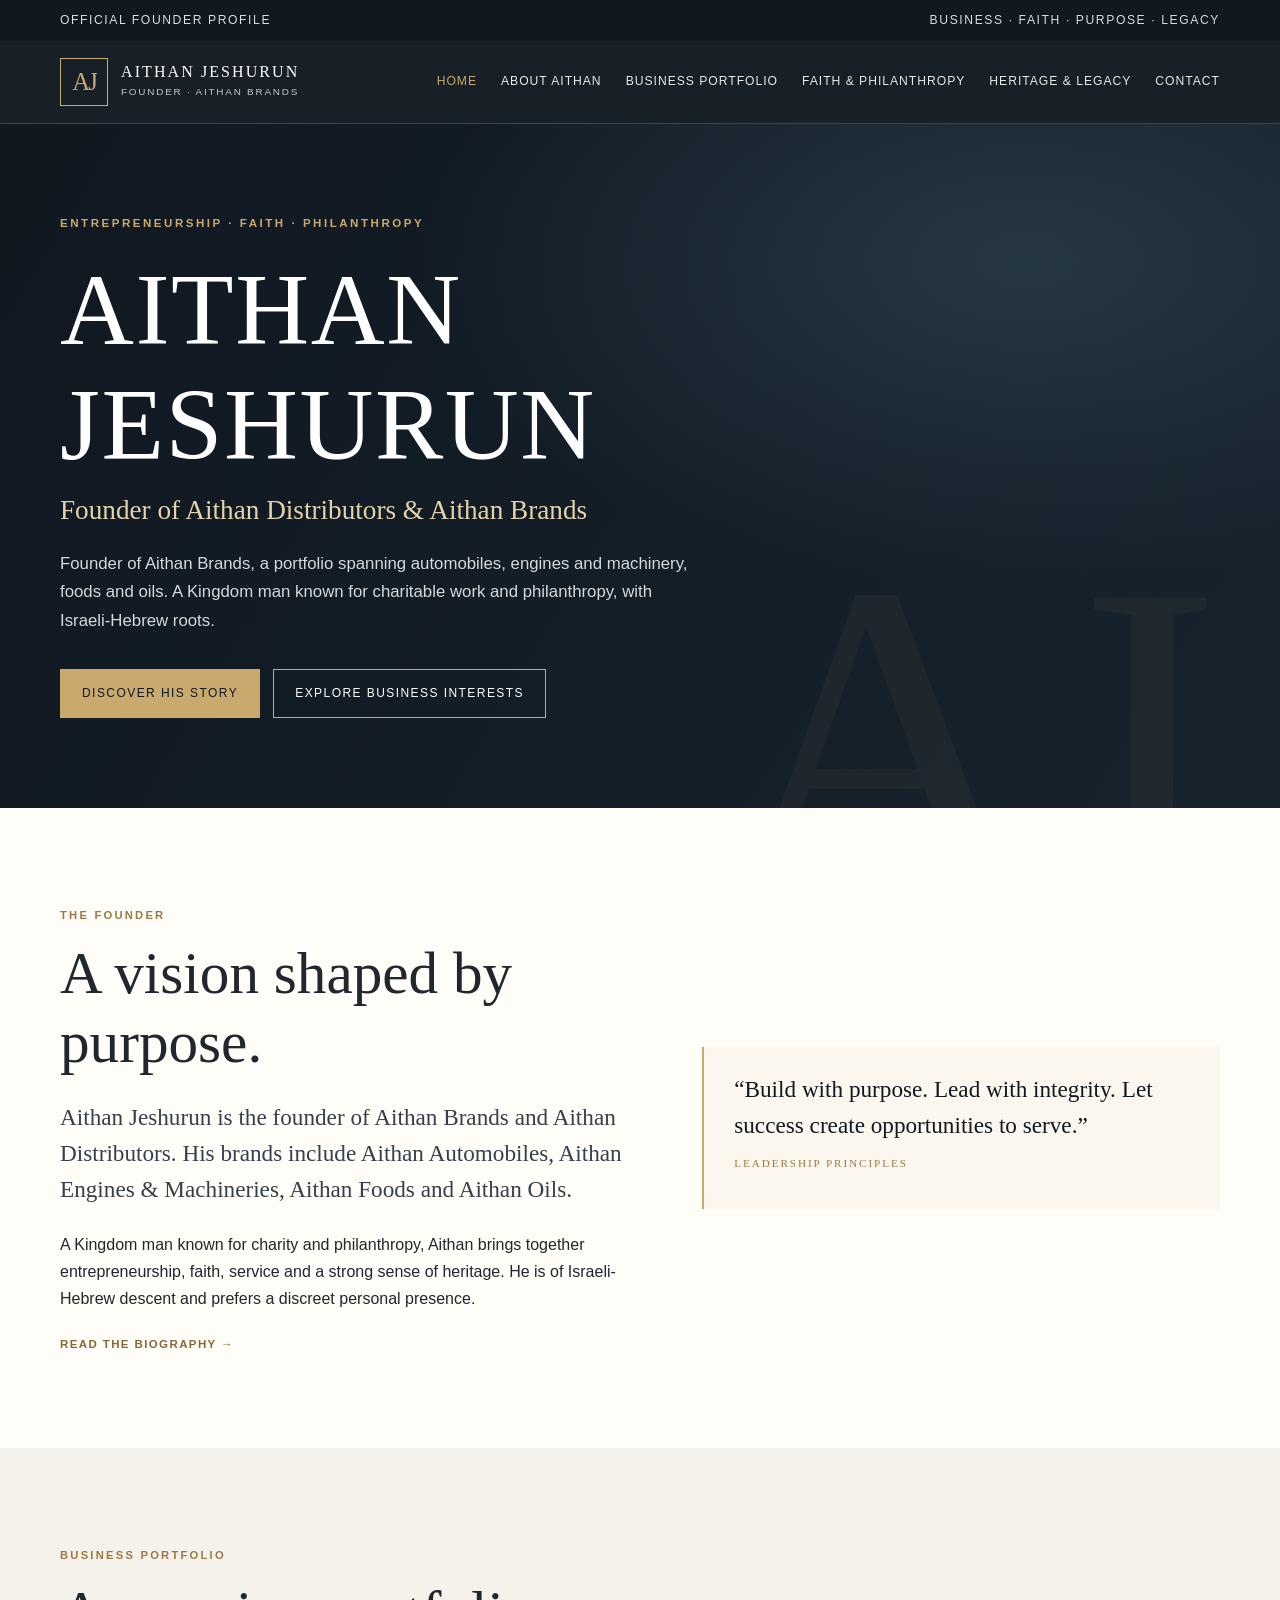
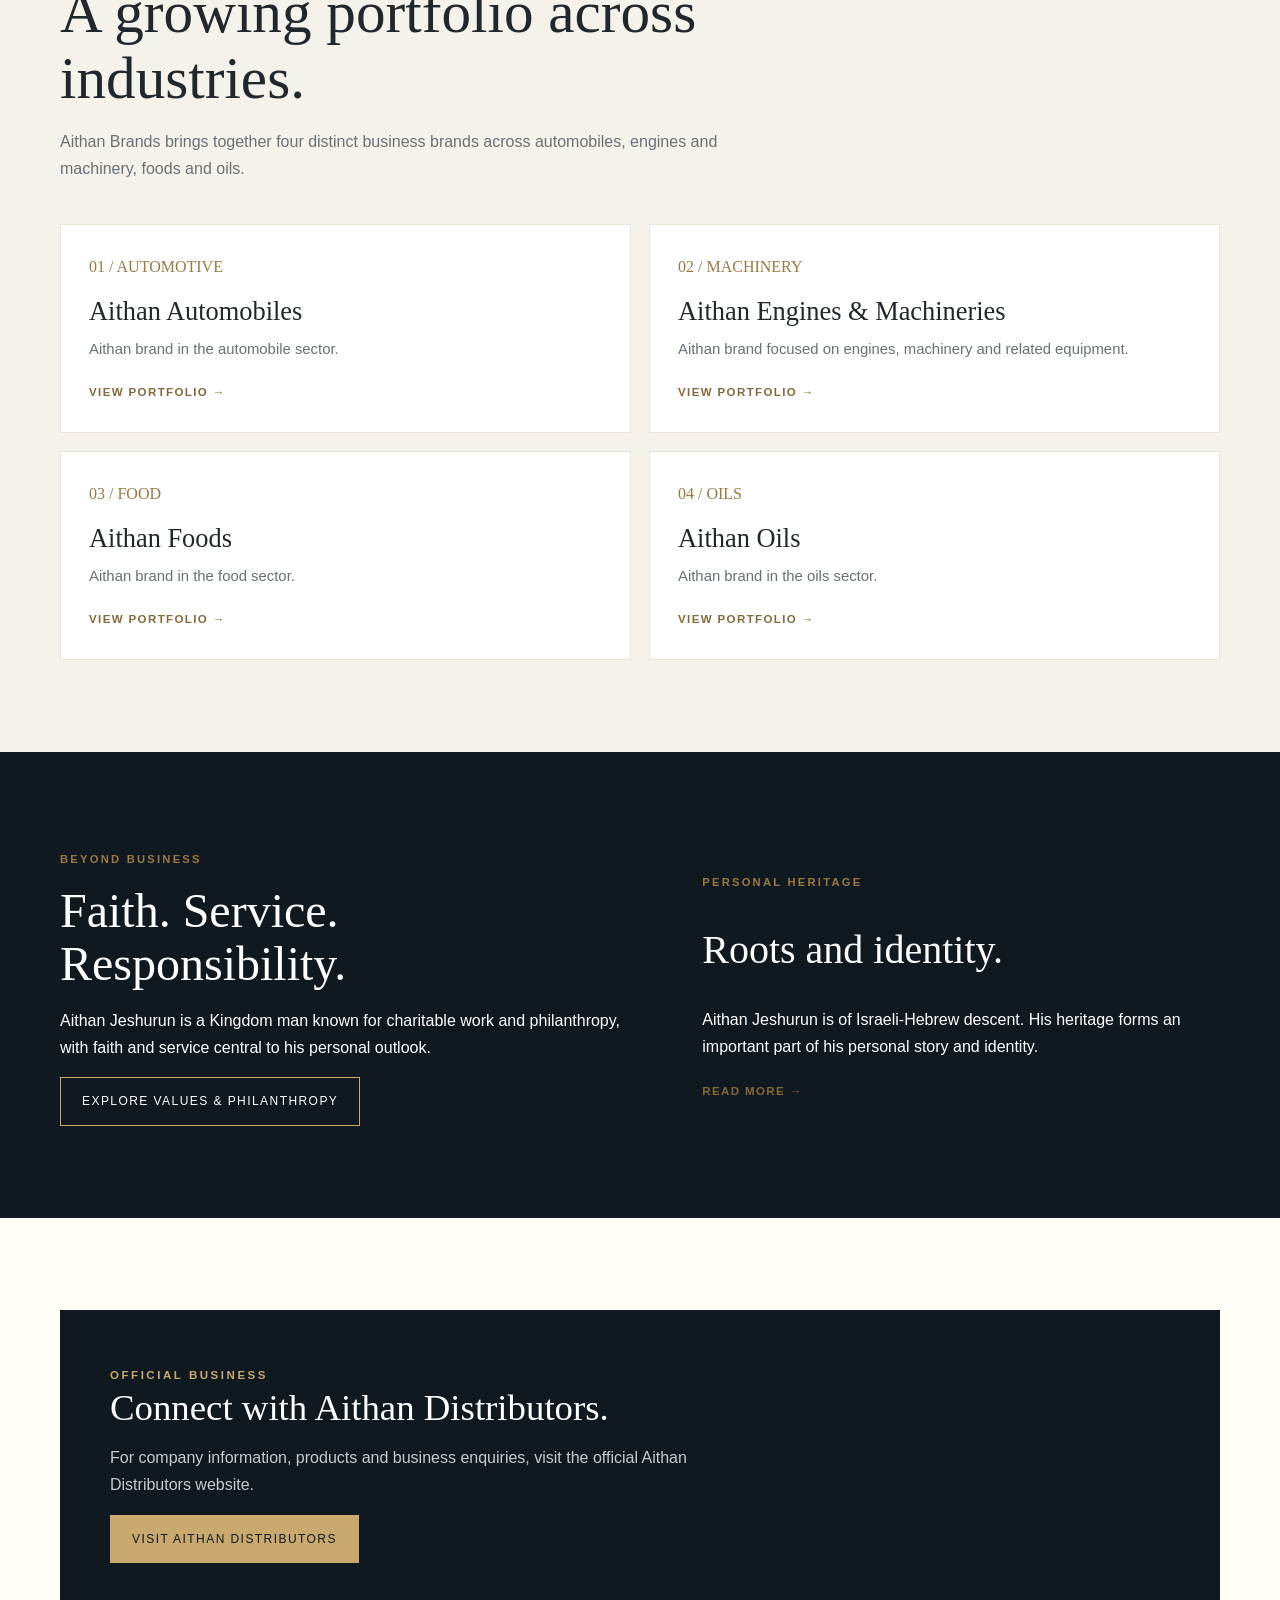
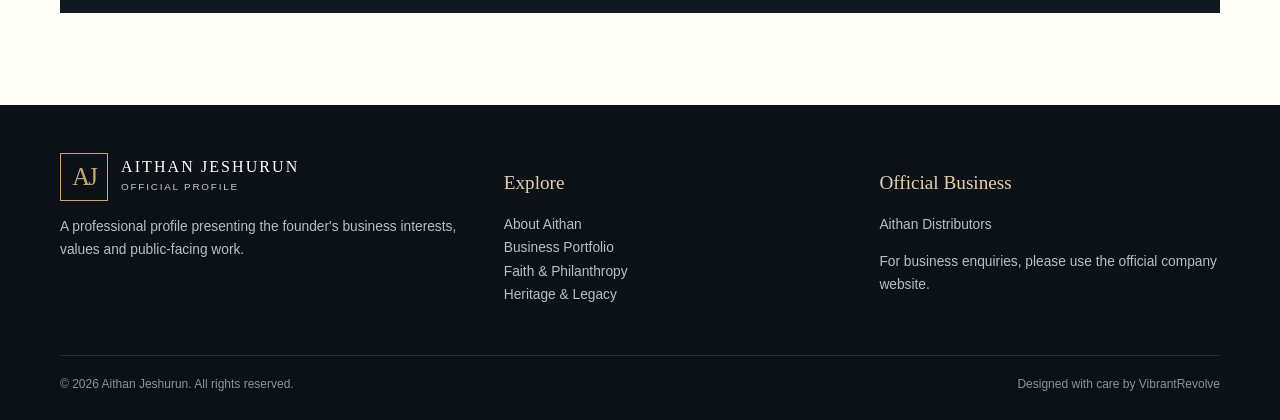
==== index.html @ dcabe472 "first" ====
<!doctype html>
<html lang="en">
<head>
<meta charset="utf-8"><meta name="viewport" content="width=device-width,initial-scale=1">
<title>Official Profile | Aithan Jeshurun</title>
<meta name="description" content="Official profile of Aithan Jeshurun, founder of Aithan Distributors and Aithan Brands.">
<meta name="theme-color" content="#101820">
<link rel="stylesheet" href="assets/style.css">
<script type="application/ld+json">
{"@context":"https://schema.org","@type":"Person","name":"Aithan Jeshurun","jobTitle":"Founder","description":"Founder of Aithan Distributors and Aithan Brands, including Aithan Automobiles, Aithan Engines & Machineries, Aithan Foods and Aithan Oils. A Kingdom man known for charity and philanthropy, of Israeli-Hebrew descent.",
"knowsAbout":["Automobiles","Engines and machinery","Food","Oils","Philanthropy"],"url":"https://profile.aithandistributors.com/","worksFor":{"@type":"Organization","name":"Aithan Distributors","url":"https://aithandistributors.com/"}}
</script>
</head>
<body>
<div class="topbar"><div class="container"><span>Official Founder Profile</span><span>Business · Faith · Purpose · Legacy</span></div></div>
<header><div class="container nav-wrap">
<a class="brand" href="index.html"><span class="monogram">AJ</span><span><strong>AITHAN JESHURUN</strong><small>FOUNDER · AITHAN BRANDS</small></span></a>
<button class="menu-toggle" aria-expanded="false" aria-label="Toggle navigation">MENU</button>
<nav aria-label="Main navigation"><a href="index.html" aria-current="page">Home</a><a href="about.html">About Aithan</a><a href="business.html">Business Portfolio</a><a href="faith.html">Faith & Philanthropy</a><a href="heritage.html">Heritage & Legacy</a><a href="contact.html">Contact</a></nav>
</div></header>

<main>
<section class="hero"><div class="container hero-inner">
<span class="eyebrow">Entrepreneurship · Faith · Philanthropy</span>
<h1>AITHAN<br>JESHURUN</h1>
<h2>Founder of Aithan Distributors &amp; Aithan Brands</h2>
<p>Founder of Aithan Brands, a portfolio spanning automobiles, engines and machinery, foods and oils. A Kingdom man known for charitable work and philanthropy, with Israeli-Hebrew roots.</p>
<div class="actions"><a class="btn primary" href="about.html">Discover His Story</a><a class="btn ghost" href="business.html">Explore Business Interests</a></div>
</div></section>
<section class="section"><div class="container split">
<div><span class="kicker">The Founder</span><h2 style="font:clamp(2.3rem,5vw,3.7rem) var(--serif);margin:12px 0 20px">A vision shaped by purpose.</h2>
<p class="lead">Aithan Jeshurun is the founder of Aithan Brands and Aithan Distributors. His brands include Aithan Automobiles, Aithan Engines & Machineries, Aithan Foods and Aithan Oils.</p>
<p>A Kingdom man known for charity and philanthropy, Aithan brings together entrepreneurship, faith, service and a strong sense of heritage. He is of Israeli-Hebrew descent and prefers a discreet personal presence.</p>
<a class="text-link" href="about.html">Read the biography →</a></div>
<div class="quote-panel">“Build with purpose. Lead with integrity. Let success create opportunities to serve.”<p class="smallcaps">Leadership principles</p></div>
</div></section>
<section class="section soft"><div class="container">
<div class="section-head"><span class="kicker">Business Portfolio</span><h2>A growing portfolio across industries.</h2><p>Aithan Brands brings together four distinct business brands across automobiles, engines and machinery, foods and oils.</p></div>
<div class="cards">
<article class="card"><span class="num">01 / AUTOMOTIVE</span><h3>Aithan Automobiles</h3><p>Aithan brand in the automobile sector.</p><a class="text-link" href="business.html">View portfolio →</a></article>
<article class="card"><span class="num">02 / MACHINERY</span><h3>Aithan Engines &amp; Machineries</h3><p>Aithan brand focused on engines, machinery and related equipment.</p><a class="text-link" href="business.html">View portfolio →</a></article>
<article class="card"><span class="num">03 / FOOD</span><h3>Aithan Foods</h3><p>Aithan brand in the food sector.</p><a class="text-link" href="business.html">View portfolio →</a></article>
<article class="card"><span class="num">04 / OILS</span><h3>Aithan Oils</h3><p>Aithan brand in the oils sector.</p><a class="text-link" href="business.html">View portfolio →</a></article>
</div></div></section>
<section class="section dark"><div class="container split"><div><span class="kicker">Beyond Business</span><h2 style="font-size:3rem;margin:12px 0">Faith. Service. Responsibility.</h2><p>Aithan Jeshurun is a Kingdom man known for charitable work and philanthropy, with faith and service central to his personal outlook.</p><a class="btn ghost" href="faith.html">Explore Values &amp; Philanthropy</a></div><div><span class="kicker">Personal Heritage</span><h2 style="font-size:2.5rem">Roots and identity.</h2><p>Aithan Jeshurun is of Israeli-Hebrew descent. His heritage forms an important part of his personal story and identity.</p><a class="text-link" href="heritage.html">Read more →</a></div></div></section>
<section class="section"><div class="container"><div class="cta"><span class="eyebrow">Official Business</span><h2>Connect with Aithan Distributors.</h2><p>For company information, products and business enquiries, visit the official Aithan Distributors website.</p><a class="btn primary" href="https://aithandistributors.com/" target="_blank" rel="noopener">Visit Aithan Distributors</a></div></div></section>
</main>
<footer><div class="container">
<div class="footer-grid">
<div><a class="brand" href="index.html"><span class="monogram">AJ</span><span><strong>AITHAN JESHURUN</strong><small>OFFICIAL PROFILE</small></span></a><p>A professional profile presenting the founder's business interests, values and public-facing work.</p></div>
<div><h3>Explore</h3><p><a href="about.html">About Aithan</a><br><a href="business.html">Business Portfolio</a><br><a href="faith.html">Faith & Philanthropy</a><br><a href="heritage.html">Heritage & Legacy</a></p></div>
<div><h3>Official Business</h3><p><a href="https://aithandistributors.com/" target="_blank" rel="noopener">Aithan Distributors</a></p><p>For business enquiries, please use the official company website.</p></div>
</div>
<div class="footer-bottom"><span>© <span data-year></span> Aithan Jeshurun. All rights reserved.</span><span>Designed with care by VibrantRevolve</span></div>
</div></footer>
<script src="assets/main.js"></script>
</body></html>
---- assets/style.css ----
:root {
  --navy:#101820; --navy-2:#17232d; --gold:#c9a96e; --gold-light:#e4d2ad;
  --ivory:#f5f2eb; --paper:#fffdf8; --ink:#20272d; --muted:#687078;
  --line:rgba(201,169,110,.28); --serif:Georgia,"Times New Roman",serif;
  --sans:Arial,Helvetica,sans-serif; --max:1160px;
}
*{box-sizing:border-box}
html{scroll-behavior:smooth}
body{margin:0;background:var(--paper);color:var(--ink);font-family:var(--sans);line-height:1.7}
a{color:inherit;text-decoration:none}
a:hover{color:var(--gold)}
img{max-width:100%}
.container{width:min(var(--max),calc(100% - 44px));margin:auto}
.topbar{background:var(--navy);color:#d9dce0;font-size:.76rem;letter-spacing:.13em;text-transform:uppercase}
.topbar .container{display:flex;justify-content:space-between;gap:20px;padding:10px 0}
header{position:sticky;top:0;z-index:20;background:rgba(16,24,32,.97);backdrop-filter:blur(12px);border-bottom:1px solid var(--line)}
.nav-wrap{min-height:82px;display:flex;align-items:center;justify-content:space-between;gap:28px}
.brand{display:flex;align-items:center;gap:13px;color:white}
.monogram{width:48px;height:48px;border:1px solid var(--gold);display:grid;place-items:center;color:var(--gold);font:1.55rem var(--serif);letter-spacing:-.08em}
.brand strong{display:block;font:1rem var(--serif);letter-spacing:.13em}
.brand small{display:block;color:#c4c9cd;font-size:.62rem;letter-spacing:.18em;margin-top:3px}
nav{display:flex;align-items:center;gap:24px}
nav a{color:#e9e9e7;font-size:.76rem;letter-spacing:.08em;text-transform:uppercase}
nav a[aria-current="page"]{color:var(--gold)}
.menu-toggle{display:none;background:none;border:1px solid var(--line);color:white;padding:9px 12px}
.hero{background:radial-gradient(ellipse at 80% 20%,#263744 0%,transparent 42%),linear-gradient(120deg,#101820,#17232d);color:white;position:relative;overflow:hidden}
.hero:after{content:"AJ";position:absolute;right:5%;bottom:-.35em;font:clamp(16rem,35vw,31rem)/1 var(--serif);color:rgba(201,169,110,.055);pointer-events:none}
.hero-inner{position:relative;z-index:1;min-height:590px;display:flex;flex-direction:column;justify-content:center;align-items:flex-start;padding:90px 0}
.eyebrow{color:var(--gold);font-size:.72rem;font-weight:bold;letter-spacing:.22em;text-transform:uppercase}
h1,h2,h3{font-family:var(--serif);font-weight:400;line-height:1.12}
h1{font-size:clamp(3.2rem,8vw,6.5rem);letter-spacing:.015em;margin:20px 0 12px;max-width:900px}
.hero h2{font:clamp(1.15rem,2.4vw,1.7rem) var(--serif);color:var(--gold-light);margin:0}
.hero p{max-width:630px;color:#d5d9dc;font-size:1.05rem;margin:24px 0 34px}
.actions{display:flex;gap:13px;flex-wrap:wrap}
.btn{display:inline-flex;align-items:center;justify-content:center;padding:13px 21px;border:1px solid var(--gold);font-size:.75rem;letter-spacing:.12em;text-transform:uppercase;transition:.2s}
.btn.primary{background:var(--gold);color:var(--navy)}
.btn:hover{transform:translateY(-2px);background:var(--gold-light);color:var(--navy)}
.btn.ghost{color:white}
.section{padding:92px 0}
.section.soft{background:var(--ivory)}
.section.dark{background:var(--navy);color:white}
.section-head{max-width:700px;margin-bottom:42px}
.section-head h2{font-size:clamp(2.3rem,5vw,3.7rem);margin:12px 0 16px}
.section-head p{color:var(--muted);margin:0}
.dark .section-head p{color:#c3c9cd}
.kicker{font-size:.7rem;letter-spacing:.2em;text-transform:uppercase;color:#9a7944;font-weight:bold}
.lead{font:1.45rem/1.55 var(--serif);color:#35404a}
.split{display:grid;grid-template-columns:1.05fr .95fr;gap:70px;align-items:center}
.quote-panel{border-left:2px solid var(--gold);padding:25px 30px;background:rgba(201,169,110,.08);font:1.45rem/1.55 var(--serif);color:var(--navy)}
.cards{display:grid;grid-template-columns:repeat(2,1fr);gap:18px}
.card{background:white;border:1px solid #e9e4d9;padding:28px;min-height:205px;transition:.25s}
.card:hover{transform:translateY(-4px);box-shadow:0 18px 40px rgba(16,24,32,.08);border-color:var(--gold)}
.card .num{color:#9a7944;font:1rem var(--serif)}
.card h3{font-size:1.65rem;margin:17px 0 10px}
.card p{color:var(--muted);font-size:.93rem;margin:0 0 15px}
.text-link{font-size:.72rem;letter-spacing:.12em;text-transform:uppercase;color:#87683a;font-weight:bold}
.page-hero{background:linear-gradient(120deg,#101820,#1b2a35);color:white;padding:90px 0 82px}
.page-hero h1{font-size:clamp(2.8rem,7vw,5.2rem);margin:15px 0}
.page-hero p{max-width:680px;color:#d4d9dc;font-size:1.04rem}
.prose{max-width:820px}
.prose h2{font-size:2.15rem;margin:42px 0 14px}
.prose h3{font-size:1.45rem;margin:28px 0 8px}
.prose p,.prose li{color:#515b63}
.prose ul{padding-left:22px}
.values{display:grid;grid-template-columns:repeat(3,1fr);gap:1px;background:var(--line);border:1px solid var(--line)}
.value{background:var(--navy);padding:30px;color:white}
.value h3{font-size:1.5rem;color:var(--gold-light);margin:0 0 10px}
.value p{font-size:.9rem;color:#c5cbd0;margin:0}
.note{border:1px solid var(--line);background:#fbf8f1;padding:18px 20px;color:#626a70;font-size:.85rem}
.cta{background:var(--navy);color:white;padding:50px}
.cta h2{font-size:2.3rem;margin:0 0 12px}
.cta p{color:#c6cdd1;max-width:650px}
footer{background:#0b1117;color:#d6dadd;padding:48px 0 25px}
.footer-grid{display:grid;grid-template-columns:1.2fr 1fr 1fr;gap:35px}
footer h3{font-size:1.2rem;color:var(--gold-light)}
footer p,footer a{font-size:.86rem;color:#b8c0c5}
.footer-bottom{border-top:1px solid rgba(255,255,255,.12);margin-top:35px;padding-top:18px;display:flex;justify-content:space-between;gap:20px;color:#89939a;font-size:.75rem}
.smallcaps{font-size:.7rem;letter-spacing:.17em;text-transform:uppercase;color:#9a7944}
@media(max-width:850px){
 nav{display:none;position:absolute;top:82px;left:0;right:0;background:var(--navy);padding:22px;flex-direction:column;align-items:flex-start;border-bottom:1px solid var(--line)}
 nav.open{display:flex}.menu-toggle{display:block}
 .split{grid-template-columns:1fr;gap:30px}.footer-grid{grid-template-columns:1fr 1fr}
 .hero-inner{min-height:530px}.section{padding:70px 0}
}
@media(max-width:560px){
 .container{width:min(var(--max),calc(100% - 32px))}
 .topbar .container{font-size:.62rem}
 .cards,.values,.footer-grid{grid-template-columns:1fr}
 .hero-inner{min-height:500px;padding:70px 0}
 .section{padding:58px 0}.cta{padding:32px 24px}
 .footer-bottom{flex-direction:column}
}
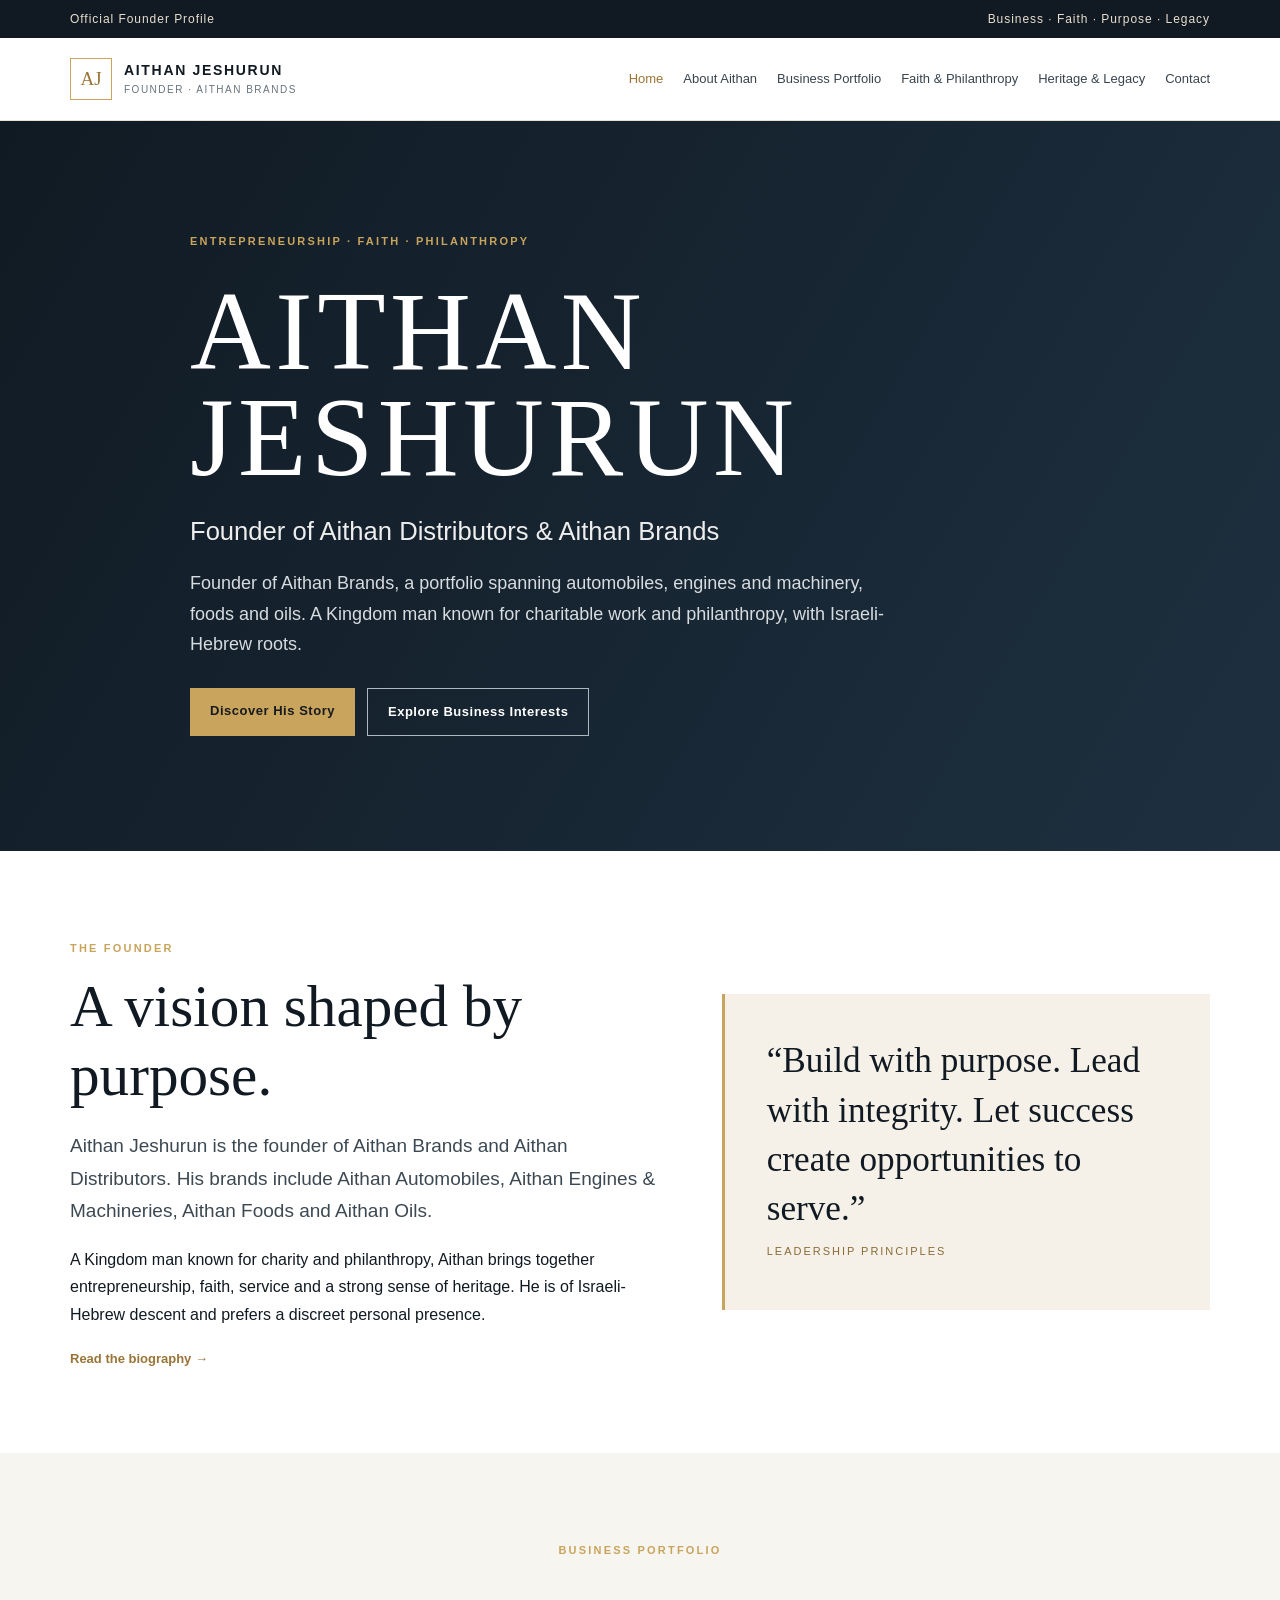
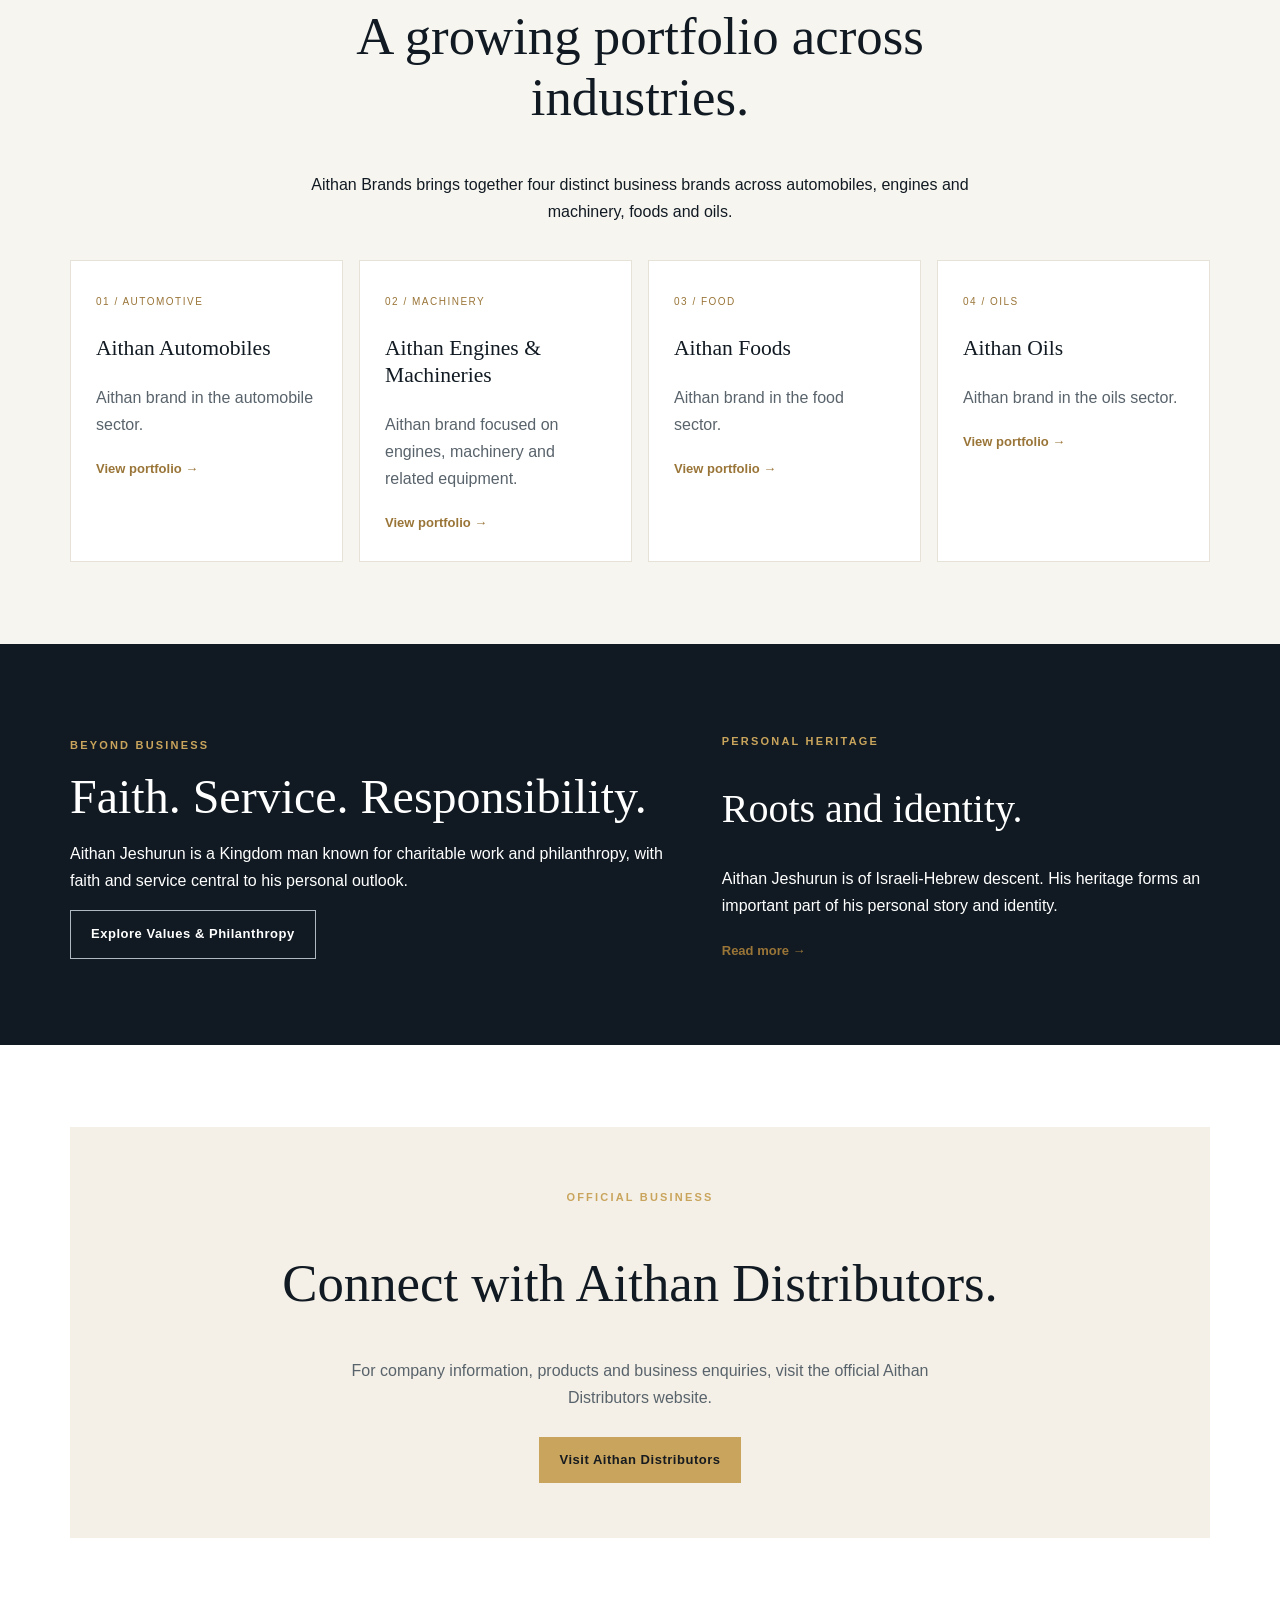
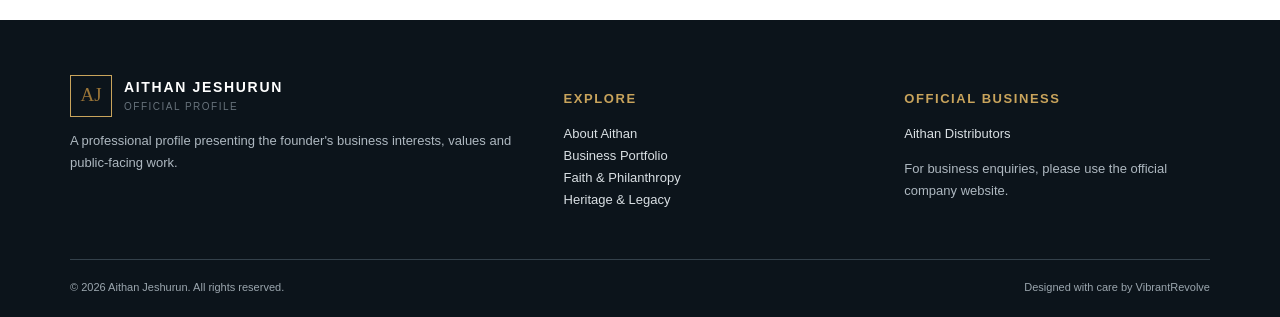
==== commit ada55c7f: "first" ====
--- a/index.html
+++ b/index.html
@@ -2,14 +2,22 @@
 <html lang="en">
 <head>
 <meta charset="utf-8"><meta name="viewport" content="width=device-width,initial-scale=1">
-<title>Official Profile | Aithan Jeshurun</title>
-<meta name="description" content="Official profile of Aithan Jeshurun, founder of Aithan Distributors and Aithan Brands.">
+<title>Aithan Jeshurun | Official Profile, Founder of Aithan Brands</title>
+<meta name="description" content="Official profile of Aithan Jeshurun, founder of Aithan Brands and Aithan Distributors. Explore his biography, business portfolio, values and philanthropic interests.">
 <meta name="theme-color" content="#101820">
 <link rel="stylesheet" href="assets/style.css">
-<script type="application/ld+json">
-{"@context":"https://schema.org","@type":"Person","name":"Aithan Jeshurun","jobTitle":"Founder","description":"Founder of Aithan Distributors and Aithan Brands, including Aithan Automobiles, Aithan Engines & Machineries, Aithan Foods and Aithan Oils. A Kingdom man known for charity and philanthropy, of Israeli-Hebrew descent.",
-"knowsAbout":["Automobiles","Engines and machinery","Food","Oils","Philanthropy"],"url":"https://profile.aithandistributors.com/","worksFor":{"@type":"Organization","name":"Aithan Distributors","url":"https://aithandistributors.com/"}}
-</script>
+<link rel="canonical" href="https://profile.aithandistributors.com/">
+<meta name="robots" content="index,follow,max-image-preview:large,max-snippet:-1,max-video-preview:-1">
+<meta property="og:type" content="profile">
+<meta property="og:site_name" content="Aithan Jeshurun | Official Profile">
+<meta property="og:title" content="Aithan Jeshurun | Official Profile, Founder of Aithan Brands">
+<meta property="og:description" content="Official profile of Aithan Jeshurun, founder of Aithan Brands and Aithan Distributors.">
+<meta property="og:url" content="https://profile.aithandistributors.com/">
+<meta name="twitter:card" content="summary">
+<meta name="twitter:title" content="Aithan Jeshurun | Official Profile, Founder of Aithan Brands">
+<meta name="twitter:description" content="Official profile of Aithan Jeshurun, founder of Aithan Brands and Aithan Distributors.">
+
+<script type="application/ld+json">{"@context":"https://schema.org","@graph":[{"@type":"Person","@id":"https://profile.aithandistributors.com/#person","name":"Aithan Jeshurun","url":"https://profile.aithandistributors.com/","description":"Public profile of Aithan Jeshurun, founder of Aithan Brands and Aithan Distributors.","jobTitle":"Founder","worksFor":{"@id":"https://aithandistributors.com/#organization"},"knowsAbout":["Entrepreneurship","Automobiles","Engines and machinery","Food","Oils","Philanthropy"]},{"@type":"Organization","@id":"https://aithandistributors.com/#organization","name":"Aithan Distributors","url":"https://aithandistributors.com/","founder":{"@id":"https://profile.aithandistributors.com/#person"}},{"@type":"WebSite","@id":"https://profile.aithandistributors.com/#website","url":"https://profile.aithandistributors.com/","name":"Aithan Jeshurun | Official Profile","publisher":{"@id":"https://profile.aithandistributors.com/#person"},"inLanguage":"en"},{"@type":"WebPage","@id":"https://profile.aithandistributors.com/#webpage","url":"https://profile.aithandistributors.com/","name":"Aithan Jeshurun | Official Profile, Founder of Aithan Brands","description":"Official profile of Aithan Jeshurun, founder of Aithan Brands and Aithan Distributors. Explore his biography, business portfolio, values and philanthropic interests.","isPartOf":{"@id":"https://profile.aithandistributors.com/#website"},"about":{"@id":"https://profile.aithandistributors.com/#person"},"inLanguage":"en"}]}</script>
 </head>
 <body>
 <div class="topbar"><div class="container"><span>Official Founder Profile</span><span>Business · Faith · Purpose · Legacy</span></div></div>
--- a/assets/style.css
+++ b/assets/style.css
@@ -1,92 +1,2 @@
-:root {
-  --navy:#101820; --navy-2:#17232d; --gold:#c9a96e; --gold-light:#e4d2ad;
-  --ivory:#f5f2eb; --paper:#fffdf8; --ink:#20272d; --muted:#687078;
-  --line:rgba(201,169,110,.28); --serif:Georgia,"Times New Roman",serif;
-  --sans:Arial,Helvetica,sans-serif; --max:1160px;
-}
-*{box-sizing:border-box}
-html{scroll-behavior:smooth}
-body{margin:0;background:var(--paper);color:var(--ink);font-family:var(--sans);line-height:1.7}
-a{color:inherit;text-decoration:none}
-a:hover{color:var(--gold)}
-img{max-width:100%}
-.container{width:min(var(--max),calc(100% - 44px));margin:auto}
-.topbar{background:var(--navy);color:#d9dce0;font-size:.76rem;letter-spacing:.13em;text-transform:uppercase}
-.topbar .container{display:flex;justify-content:space-between;gap:20px;padding:10px 0}
-header{position:sticky;top:0;z-index:20;background:rgba(16,24,32,.97);backdrop-filter:blur(12px);border-bottom:1px solid var(--line)}
-.nav-wrap{min-height:82px;display:flex;align-items:center;justify-content:space-between;gap:28px}
-.brand{display:flex;align-items:center;gap:13px;color:white}
-.monogram{width:48px;height:48px;border:1px solid var(--gold);display:grid;place-items:center;color:var(--gold);font:1.55rem var(--serif);letter-spacing:-.08em}
-.brand strong{display:block;font:1rem var(--serif);letter-spacing:.13em}
-.brand small{display:block;color:#c4c9cd;font-size:.62rem;letter-spacing:.18em;margin-top:3px}
-nav{display:flex;align-items:center;gap:24px}
-nav a{color:#e9e9e7;font-size:.76rem;letter-spacing:.08em;text-transform:uppercase}
-nav a[aria-current="page"]{color:var(--gold)}
-.menu-toggle{display:none;background:none;border:1px solid var(--line);color:white;padding:9px 12px}
-.hero{background:radial-gradient(ellipse at 80% 20%,#263744 0%,transparent 42%),linear-gradient(120deg,#101820,#17232d);color:white;position:relative;overflow:hidden}
-.hero:after{content:"AJ";position:absolute;right:5%;bottom:-.35em;font:clamp(16rem,35vw,31rem)/1 var(--serif);color:rgba(201,169,110,.055);pointer-events:none}
-.hero-inner{position:relative;z-index:1;min-height:590px;display:flex;flex-direction:column;justify-content:center;align-items:flex-start;padding:90px 0}
-.eyebrow{color:var(--gold);font-size:.72rem;font-weight:bold;letter-spacing:.22em;text-transform:uppercase}
-h1,h2,h3{font-family:var(--serif);font-weight:400;line-height:1.12}
-h1{font-size:clamp(3.2rem,8vw,6.5rem);letter-spacing:.015em;margin:20px 0 12px;max-width:900px}
-.hero h2{font:clamp(1.15rem,2.4vw,1.7rem) var(--serif);color:var(--gold-light);margin:0}
-.hero p{max-width:630px;color:#d5d9dc;font-size:1.05rem;margin:24px 0 34px}
-.actions{display:flex;gap:13px;flex-wrap:wrap}
-.btn{display:inline-flex;align-items:center;justify-content:center;padding:13px 21px;border:1px solid var(--gold);font-size:.75rem;letter-spacing:.12em;text-transform:uppercase;transition:.2s}
-.btn.primary{background:var(--gold);color:var(--navy)}
-.btn:hover{transform:translateY(-2px);background:var(--gold-light);color:var(--navy)}
-.btn.ghost{color:white}
-.section{padding:92px 0}
-.section.soft{background:var(--ivory)}
-.section.dark{background:var(--navy);color:white}
-.section-head{max-width:700px;margin-bottom:42px}
-.section-head h2{font-size:clamp(2.3rem,5vw,3.7rem);margin:12px 0 16px}
-.section-head p{color:var(--muted);margin:0}
-.dark .section-head p{color:#c3c9cd}
-.kicker{font-size:.7rem;letter-spacing:.2em;text-transform:uppercase;color:#9a7944;font-weight:bold}
-.lead{font:1.45rem/1.55 var(--serif);color:#35404a}
-.split{display:grid;grid-template-columns:1.05fr .95fr;gap:70px;align-items:center}
-.quote-panel{border-left:2px solid var(--gold);padding:25px 30px;background:rgba(201,169,110,.08);font:1.45rem/1.55 var(--serif);color:var(--navy)}
-.cards{display:grid;grid-template-columns:repeat(2,1fr);gap:18px}
-.card{background:white;border:1px solid #e9e4d9;padding:28px;min-height:205px;transition:.25s}
-.card:hover{transform:translateY(-4px);box-shadow:0 18px 40px rgba(16,24,32,.08);border-color:var(--gold)}
-.card .num{color:#9a7944;font:1rem var(--serif)}
-.card h3{font-size:1.65rem;margin:17px 0 10px}
-.card p{color:var(--muted);font-size:.93rem;margin:0 0 15px}
-.text-link{font-size:.72rem;letter-spacing:.12em;text-transform:uppercase;color:#87683a;font-weight:bold}
-.page-hero{background:linear-gradient(120deg,#101820,#1b2a35);color:white;padding:90px 0 82px}
-.page-hero h1{font-size:clamp(2.8rem,7vw,5.2rem);margin:15px 0}
-.page-hero p{max-width:680px;color:#d4d9dc;font-size:1.04rem}
-.prose{max-width:820px}
-.prose h2{font-size:2.15rem;margin:42px 0 14px}
-.prose h3{font-size:1.45rem;margin:28px 0 8px}
-.prose p,.prose li{color:#515b63}
-.prose ul{padding-left:22px}
-.values{display:grid;grid-template-columns:repeat(3,1fr);gap:1px;background:var(--line);border:1px solid var(--line)}
-.value{background:var(--navy);padding:30px;color:white}
-.value h3{font-size:1.5rem;color:var(--gold-light);margin:0 0 10px}
-.value p{font-size:.9rem;color:#c5cbd0;margin:0}
-.note{border:1px solid var(--line);background:#fbf8f1;padding:18px 20px;color:#626a70;font-size:.85rem}
-.cta{background:var(--navy);color:white;padding:50px}
-.cta h2{font-size:2.3rem;margin:0 0 12px}
-.cta p{color:#c6cdd1;max-width:650px}
-footer{background:#0b1117;color:#d6dadd;padding:48px 0 25px}
-.footer-grid{display:grid;grid-template-columns:1.2fr 1fr 1fr;gap:35px}
-footer h3{font-size:1.2rem;color:var(--gold-light)}
-footer p,footer a{font-size:.86rem;color:#b8c0c5}
-.footer-bottom{border-top:1px solid rgba(255,255,255,.12);margin-top:35px;padding-top:18px;display:flex;justify-content:space-between;gap:20px;color:#89939a;font-size:.75rem}
-.smallcaps{font-size:.7rem;letter-spacing:.17em;text-transform:uppercase;color:#9a7944}
-@media(max-width:850px){
- nav{display:none;position:absolute;top:82px;left:0;right:0;background:var(--navy);padding:22px;flex-direction:column;align-items:flex-start;border-bottom:1px solid var(--line)}
- nav.open{display:flex}.menu-toggle{display:block}
- .split{grid-template-columns:1fr;gap:30px}.footer-grid{grid-template-columns:1fr 1fr}
- .hero-inner{min-height:530px}.section{padding:70px 0}
-}
-@media(max-width:560px){
- .container{width:min(var(--max),calc(100% - 32px))}
- .topbar .container{font-size:.62rem}
- .cards,.values,.footer-grid{grid-template-columns:1fr}
- .hero-inner{min-height:500px;padding:70px 0}
- .section{padding:58px 0}.cta{padding:32px 24px}
- .footer-bottom{flex-direction:column}
-}
+:root{--ink:#111a22;--navy:#142331;--gold:#c9a45c;--cream:#f7f5f0;--muted:#68737c;--line:#e7e2d8;--white:#fff;--serif:Georgia,"Times New Roman",serif}
+*{box-sizing:border-box}html{scroll-behavior:smooth}body{margin:0;color:var(--ink);font:16px/1.7 Inter,Arial,sans-serif;background:#fff}a{color:inherit}img{max-width:100%;height:auto}.container{width:min(1140px,calc(100% - 40px));margin:auto}.topbar{background:var(--ink);color:#e8dfcf;font-size:12px;letter-spacing:.08em}.topbar .container{display:flex;justify-content:space-between;padding:9px 0;gap:12px}header{background:#fff;border-bottom:1px solid var(--line);position:sticky;top:0;z-index:20}.nav-wrap{min-height:82px;display:flex;align-items:center;justify-content:space-between;gap:25px}.brand{display:flex;align-items:center;gap:12px;text-decoration:none;line-height:1.2}.brand strong{display:block;letter-spacing:.12em;font-size:14px}.brand small{display:block;color:var(--muted);font-size:10px;letter-spacing:.15em;margin-top:5px}.monogram{width:42px;height:42px;border:1px solid var(--gold);display:grid;place-items:center;color:#9a7538;font-family:var(--serif);font-size:19px}nav{display:flex;align-items:center;gap:20px}nav a{text-decoration:none;font-size:13px;color:#39444d}nav a:hover,nav a[aria-current=page]{color:#9b7436}.menu-toggle{display:none;background:transparent;border:1px solid var(--line);padding:8px 12px}.hero,.page-hero{background:linear-gradient(120deg,#101a23,#1e3040);color:#fff}.hero{padding:105px 0 115px}.hero-inner{max-width:900px}.eyebrow,.kicker{font-size:11px;text-transform:uppercase;letter-spacing:.2em;color:var(--gold);font-weight:700}.hero h1{font:clamp(3.5rem,10vw,7rem)/.95 var(--serif);letter-spacing:.04em;margin:24px 0}.hero h2{font:clamp(1.1rem,2.5vw,1.6rem)/1.4 Arial,sans-serif;color:#eee;margin:0 0 18px}.hero p{max-width:700px;color:#d7dce0;font-size:18px}.actions{display:flex;gap:12px;flex-wrap:wrap;margin-top:28px}.btn{display:inline-block;text-decoration:none;padding:12px 20px;font-size:13px;font-weight:700;letter-spacing:.04em}.btn.primary{background:var(--gold);color:#171b20}.btn.ghost{border:1px solid #aeb8c0;color:#fff}.section{padding:82px 0}.section.soft{background:var(--cream)}.section.dark{background:var(--ink);color:#fff}.split{display:grid;grid-template-columns:1.1fr .9fr;gap:55px;align-items:center}.section h2,.cta h2{font:clamp(2rem,5vw,3.3rem)/1.15 var(--serif)}.lead{font-size:19px;color:#3d4952}.quote-panel{padding:42px;background:#f5f1e8;border-left:3px solid var(--gold);font:clamp(1.5rem,3vw,2.2rem)/1.4 var(--serif)}.smallcaps{font:11px Arial,sans-serif;letter-spacing:.18em;text-transform:uppercase;color:#8a6b37}.section-head{text-align:center;max-width:720px;margin:0 auto 35px}.cards{display:grid;grid-template-columns:repeat(4,1fr);gap:16px}.card{background:#fff;padding:25px;border:1px solid var(--line)}.card h3{font:1.35rem/1.25 var(--serif)}.card p,.prose p{color:#59636b}.num{font-size:10px;color:#9a7538;letter-spacing:.15em}.text-link{color:#9a7538;text-decoration:none;font-weight:700;font-size:13px}.cta{background:#f4f0e7;text-align:center;padding:55px 30px}.cta p{max-width:650px;margin:0 auto 25px;color:#59636b}.page-hero{padding:70px 0}.page-hero h1{font:clamp(2.7rem,7vw,5rem)/1.05 var(--serif);margin:15px 0}.page-hero p{max-width:700px;color:#d7dce0;font-size:17px}.prose{max-width:820px}.prose h2{font:2rem/1.2 var(--serif);margin:38px 0 12px}.prose .note{background:#f8f4ea;border-left:3px solid var(--gold);padding:16px 20px;color:#5d6266;font-size:14px;margin-top:28px}.values{display:grid;grid-template-columns:repeat(3,1fr);gap:15px}.value{padding:22px;background:#f6f3ed}.value h3{font-family:var(--serif)}footer{background:#0c141b;color:#d9dfe3;padding:55px 0 20px}footer .brand{color:#fff}footer p{font-size:13px;color:#aeb8c0}.footer-grid{display:grid;grid-template-columns:1.5fr 1fr 1fr;gap:35px}.footer-grid h3{font-size:13px;color:var(--gold);letter-spacing:.12em;text-transform:uppercase}.footer-grid a:not(.brand){color:#d9dfe3;text-decoration:none}.footer-bottom{border-top:1px solid #34414b;margin-top:35px;padding-top:18px;display:flex;justify-content:space-between;gap:12px;color:#9ba6ae;font-size:11px}@media(max-width:900px){nav{gap:11px}nav a{font-size:12px}.cards{grid-template-columns:repeat(2,1fr)}}@media(max-width:700px){.topbar .container{font-size:10px}.nav-wrap{min-height:70px}.menu-toggle{display:block}nav{display:none;position:absolute;left:0;right:0;top:70px;background:#fff;padding:15px 22px 22px;border-bottom:1px solid var(--line);flex-direction:column;align-items:flex-start}nav.open{display:flex}nav a{font-size:14px}.hero{padding:75px 0}.section{padding:60px 0}.split,.footer-grid{grid-template-columns:1fr;gap:25px}.cards{grid-template-columns:1fr}.values{grid-template-columns:1fr}.footer-bottom{flex-direction:column}.page-hero{padding:55px 0}}
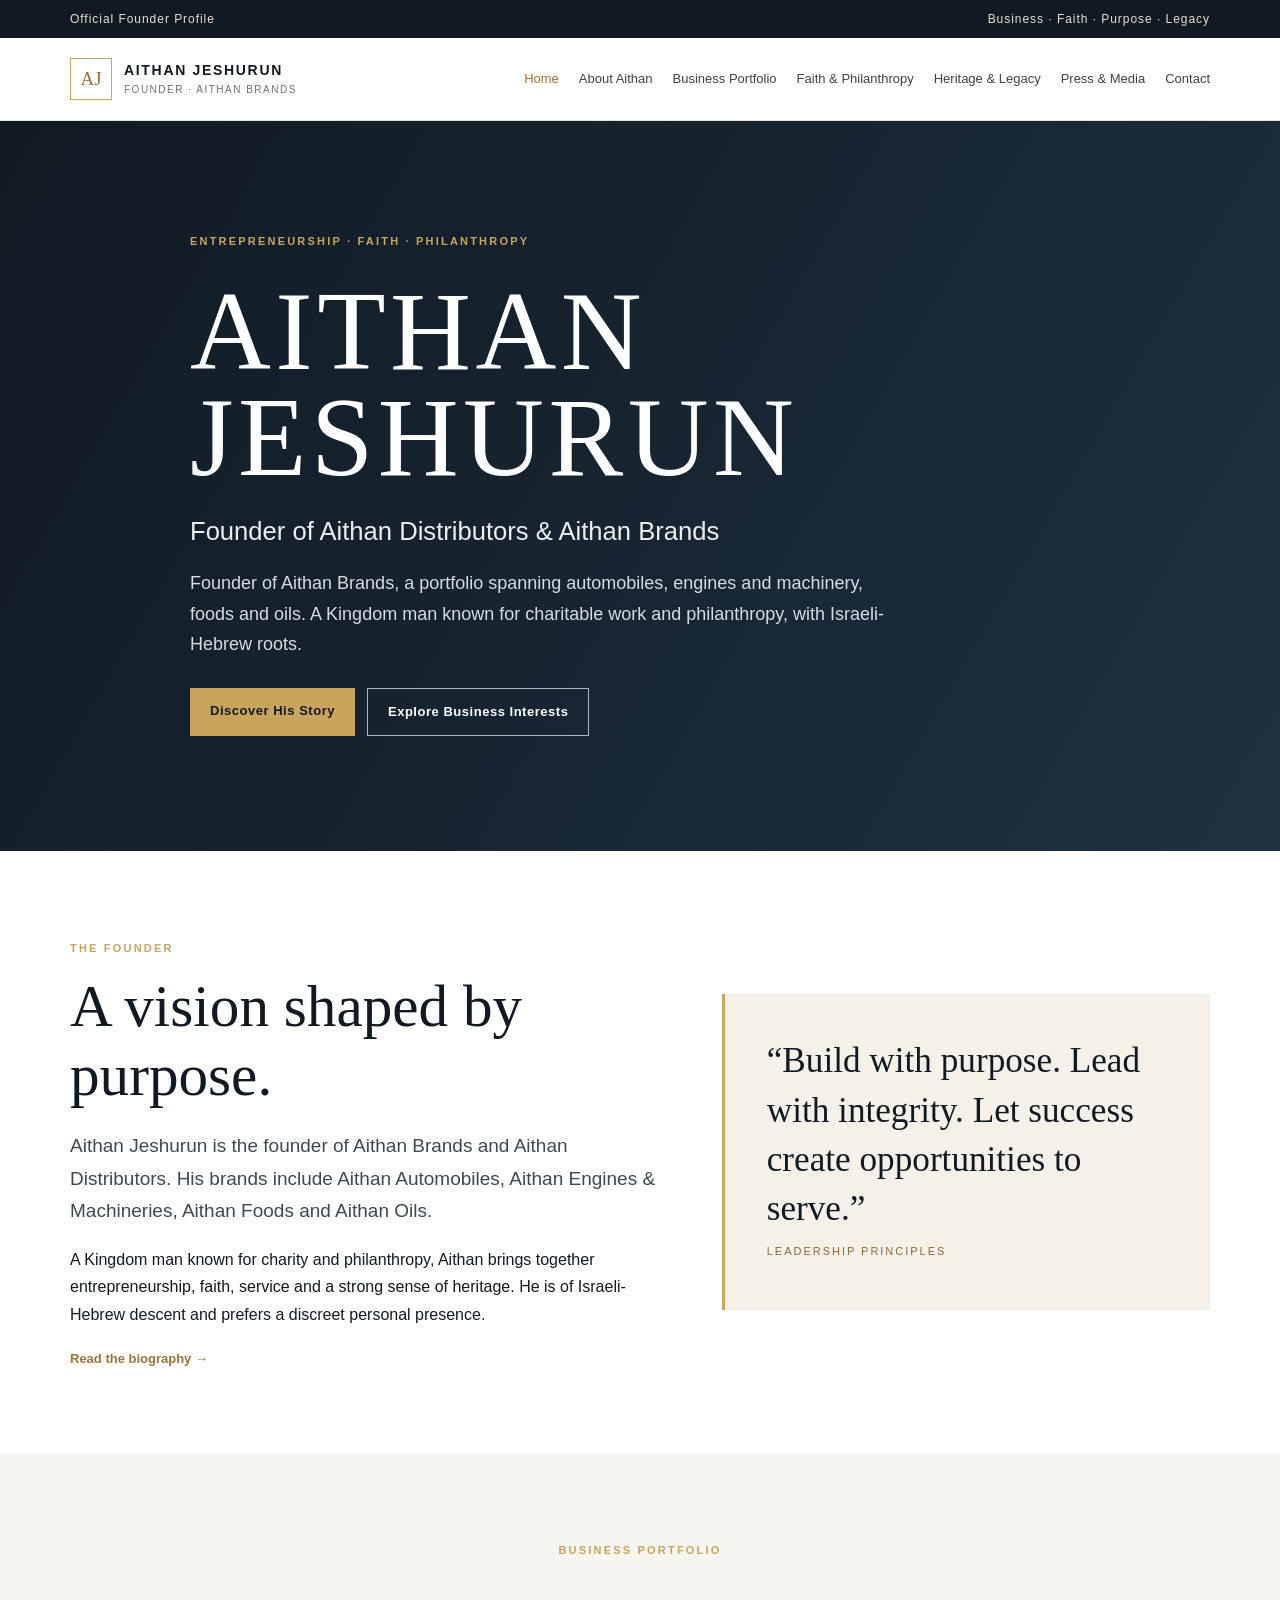
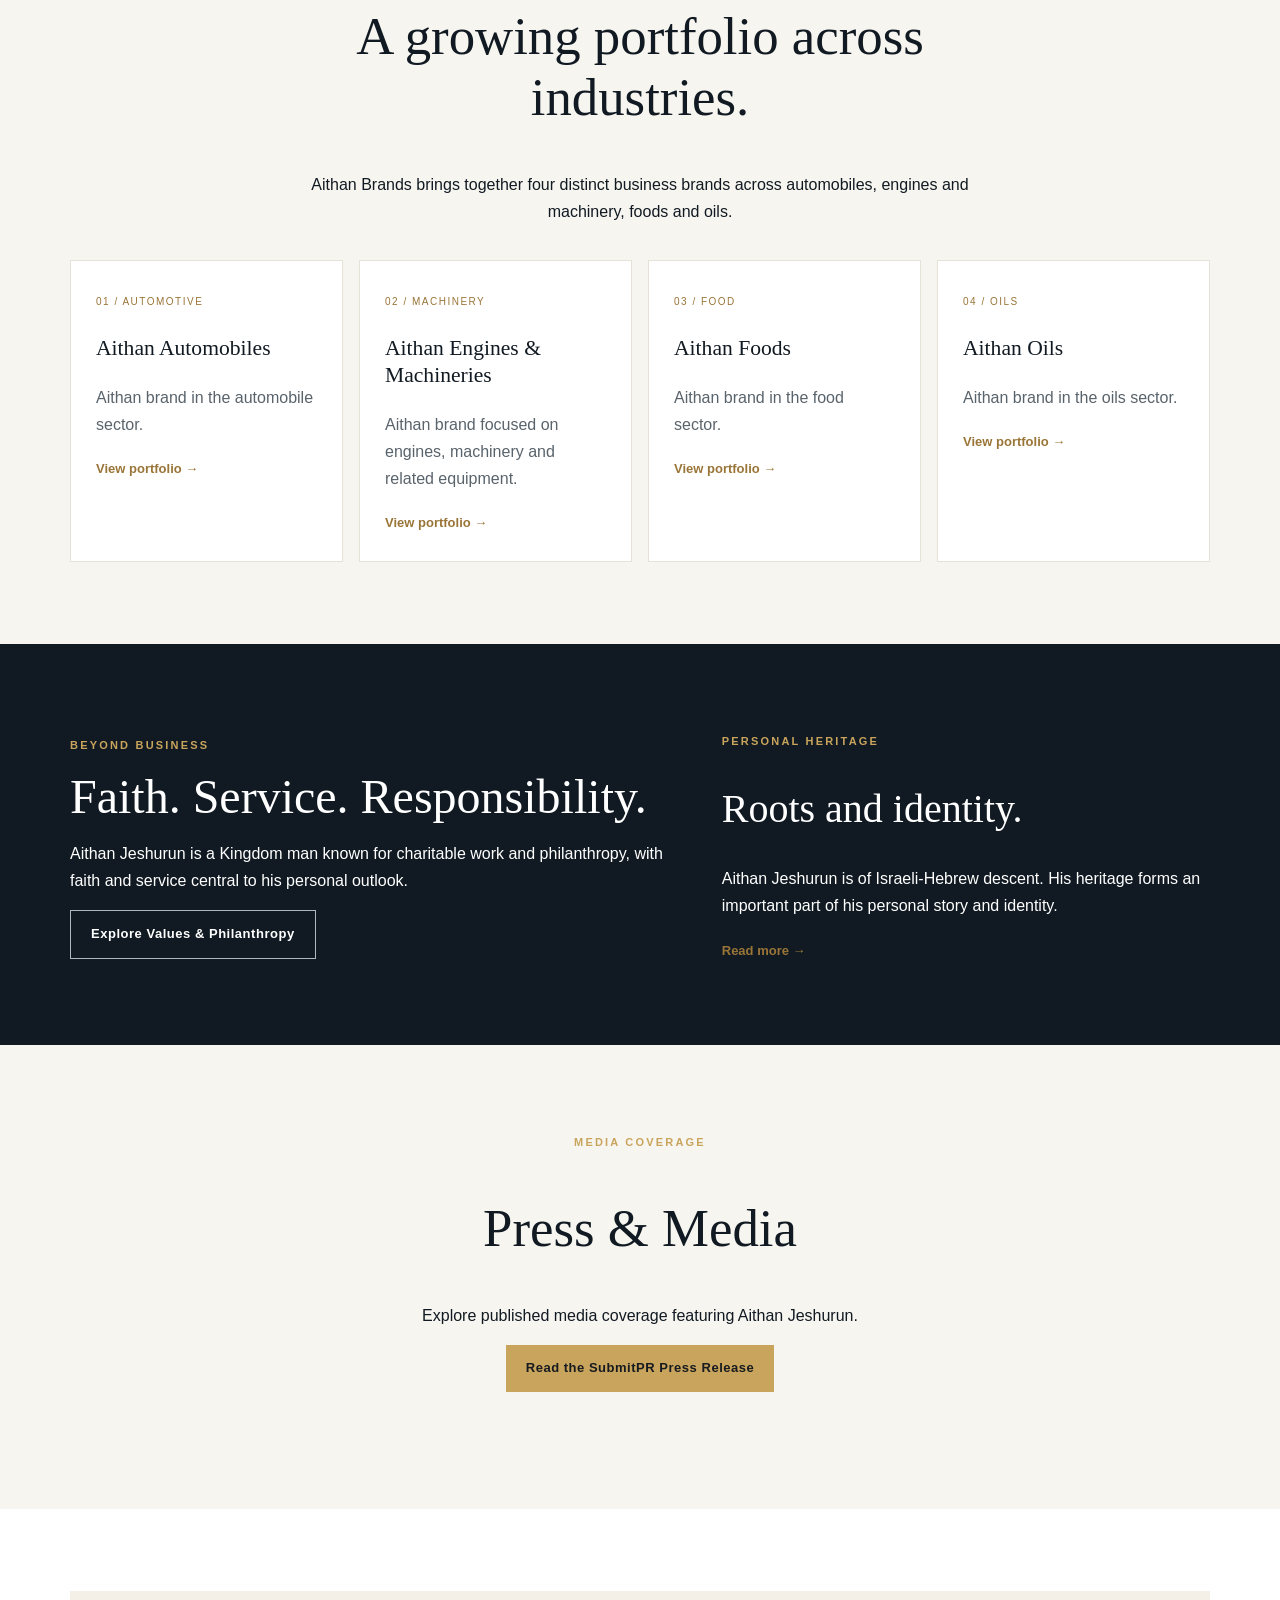
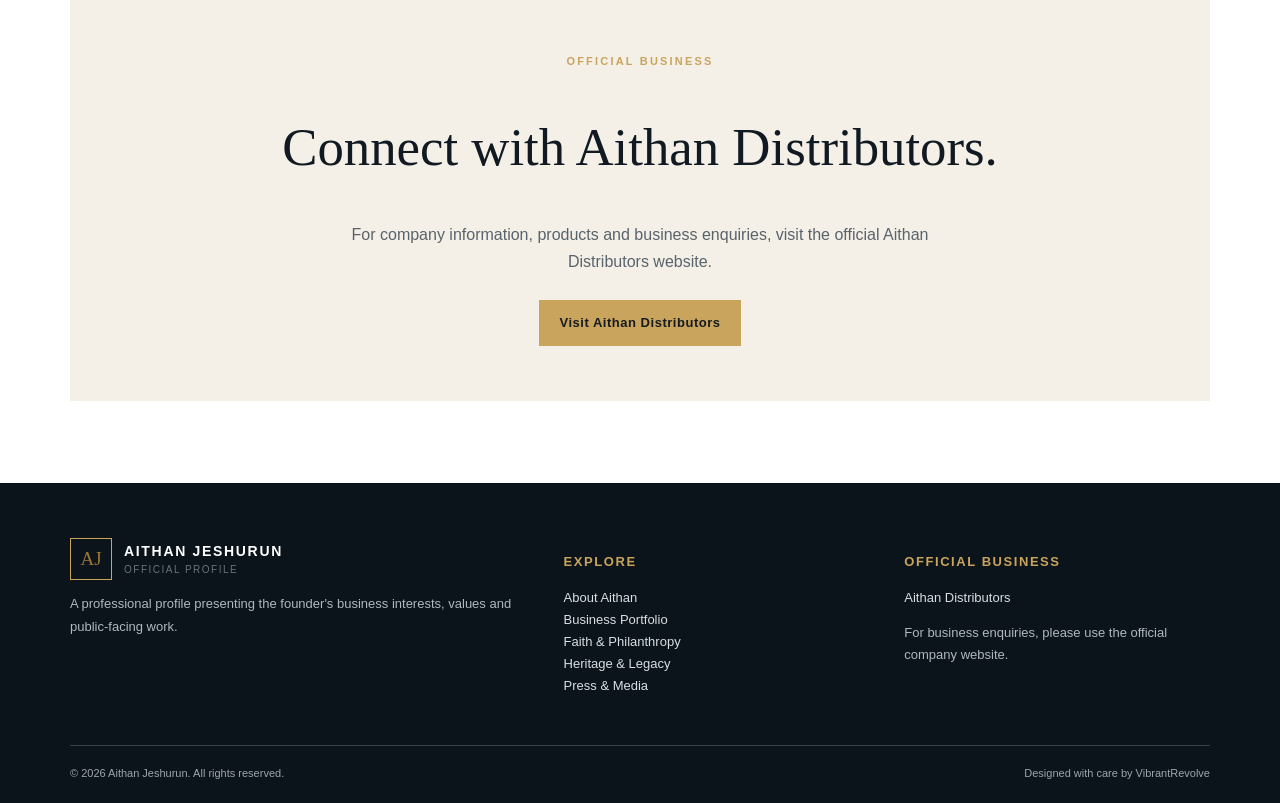
==== commit f0aa00ee: "first" ====
--- a/index.html
+++ b/index.html
@@ -24,7 +24,7 @@
 <header><div class="container nav-wrap">
 <a class="brand" href="index.html"><span class="monogram">AJ</span><span><strong>AITHAN JESHURUN</strong><small>FOUNDER · AITHAN BRANDS</small></span></a>
 <button class="menu-toggle" aria-expanded="false" aria-label="Toggle navigation">MENU</button>
-<nav aria-label="Main navigation"><a href="index.html" aria-current="page">Home</a><a href="about.html">About Aithan</a><a href="business.html">Business Portfolio</a><a href="faith.html">Faith & Philanthropy</a><a href="heritage.html">Heritage & Legacy</a><a href="contact.html">Contact</a></nav>
+<nav aria-label="Main navigation"><a href="index.html" aria-current="page">Home</a><a href="about.html">About Aithan</a><a href="business.html">Business Portfolio</a><a href="faith.html">Faith & Philanthropy</a><a href="heritage.html">Heritage & Legacy</a><a href="press.html">Press &amp; Media</a><a href="contact.html">Contact</a></nav>
 </div></header>
 
 <main>
@@ -51,12 +51,13 @@
 <article class="card"><span class="num">04 / OILS</span><h3>Aithan Oils</h3><p>Aithan brand in the oils sector.</p><a class="text-link" href="business.html">View portfolio →</a></article>
 </div></div></section>
 <section class="section dark"><div class="container split"><div><span class="kicker">Beyond Business</span><h2 style="font-size:3rem;margin:12px 0">Faith. Service. Responsibility.</h2><p>Aithan Jeshurun is a Kingdom man known for charitable work and philanthropy, with faith and service central to his personal outlook.</p><a class="btn ghost" href="faith.html">Explore Values &amp; Philanthropy</a></div><div><span class="kicker">Personal Heritage</span><h2 style="font-size:2.5rem">Roots and identity.</h2><p>Aithan Jeshurun is of Israeli-Hebrew descent. His heritage forms an important part of his personal story and identity.</p><a class="text-link" href="heritage.html">Read more →</a></div></div></section>
+<section class="section soft"><div class="container"><div class="section-head"><span class="kicker">Media Coverage</span><h2>Press &amp; Media</h2><p>Explore published media coverage featuring Aithan Jeshurun.</p><a class="btn primary" href="https://submitpr.org/press-release/aithanjeshurun" target="_blank" rel="noopener noreferrer">Read the SubmitPR Press Release</a></div></div></section>
 <section class="section"><div class="container"><div class="cta"><span class="eyebrow">Official Business</span><h2>Connect with Aithan Distributors.</h2><p>For company information, products and business enquiries, visit the official Aithan Distributors website.</p><a class="btn primary" href="https://aithandistributors.com/" target="_blank" rel="noopener">Visit Aithan Distributors</a></div></div></section>
 </main>
 <footer><div class="container">
 <div class="footer-grid">
 <div><a class="brand" href="index.html"><span class="monogram">AJ</span><span><strong>AITHAN JESHURUN</strong><small>OFFICIAL PROFILE</small></span></a><p>A professional profile presenting the founder's business interests, values and public-facing work.</p></div>
-<div><h3>Explore</h3><p><a href="about.html">About Aithan</a><br><a href="business.html">Business Portfolio</a><br><a href="faith.html">Faith & Philanthropy</a><br><a href="heritage.html">Heritage & Legacy</a></p></div>
+<div><h3>Explore</h3><p><a href="about.html">About Aithan</a><br><a href="business.html">Business Portfolio</a><br><a href="faith.html">Faith & Philanthropy</a><br><a href="heritage.html">Heritage & Legacy</a><br><a href="press.html">Press &amp; Media</a></p></div>
 <div><h3>Official Business</h3><p><a href="https://aithandistributors.com/" target="_blank" rel="noopener">Aithan Distributors</a></p><p>For business enquiries, please use the official company website.</p></div>
 </div>
 <div class="footer-bottom"><span>© <span data-year></span> Aithan Jeshurun. All rights reserved.</span><span>Designed with care by VibrantRevolve</span></div>
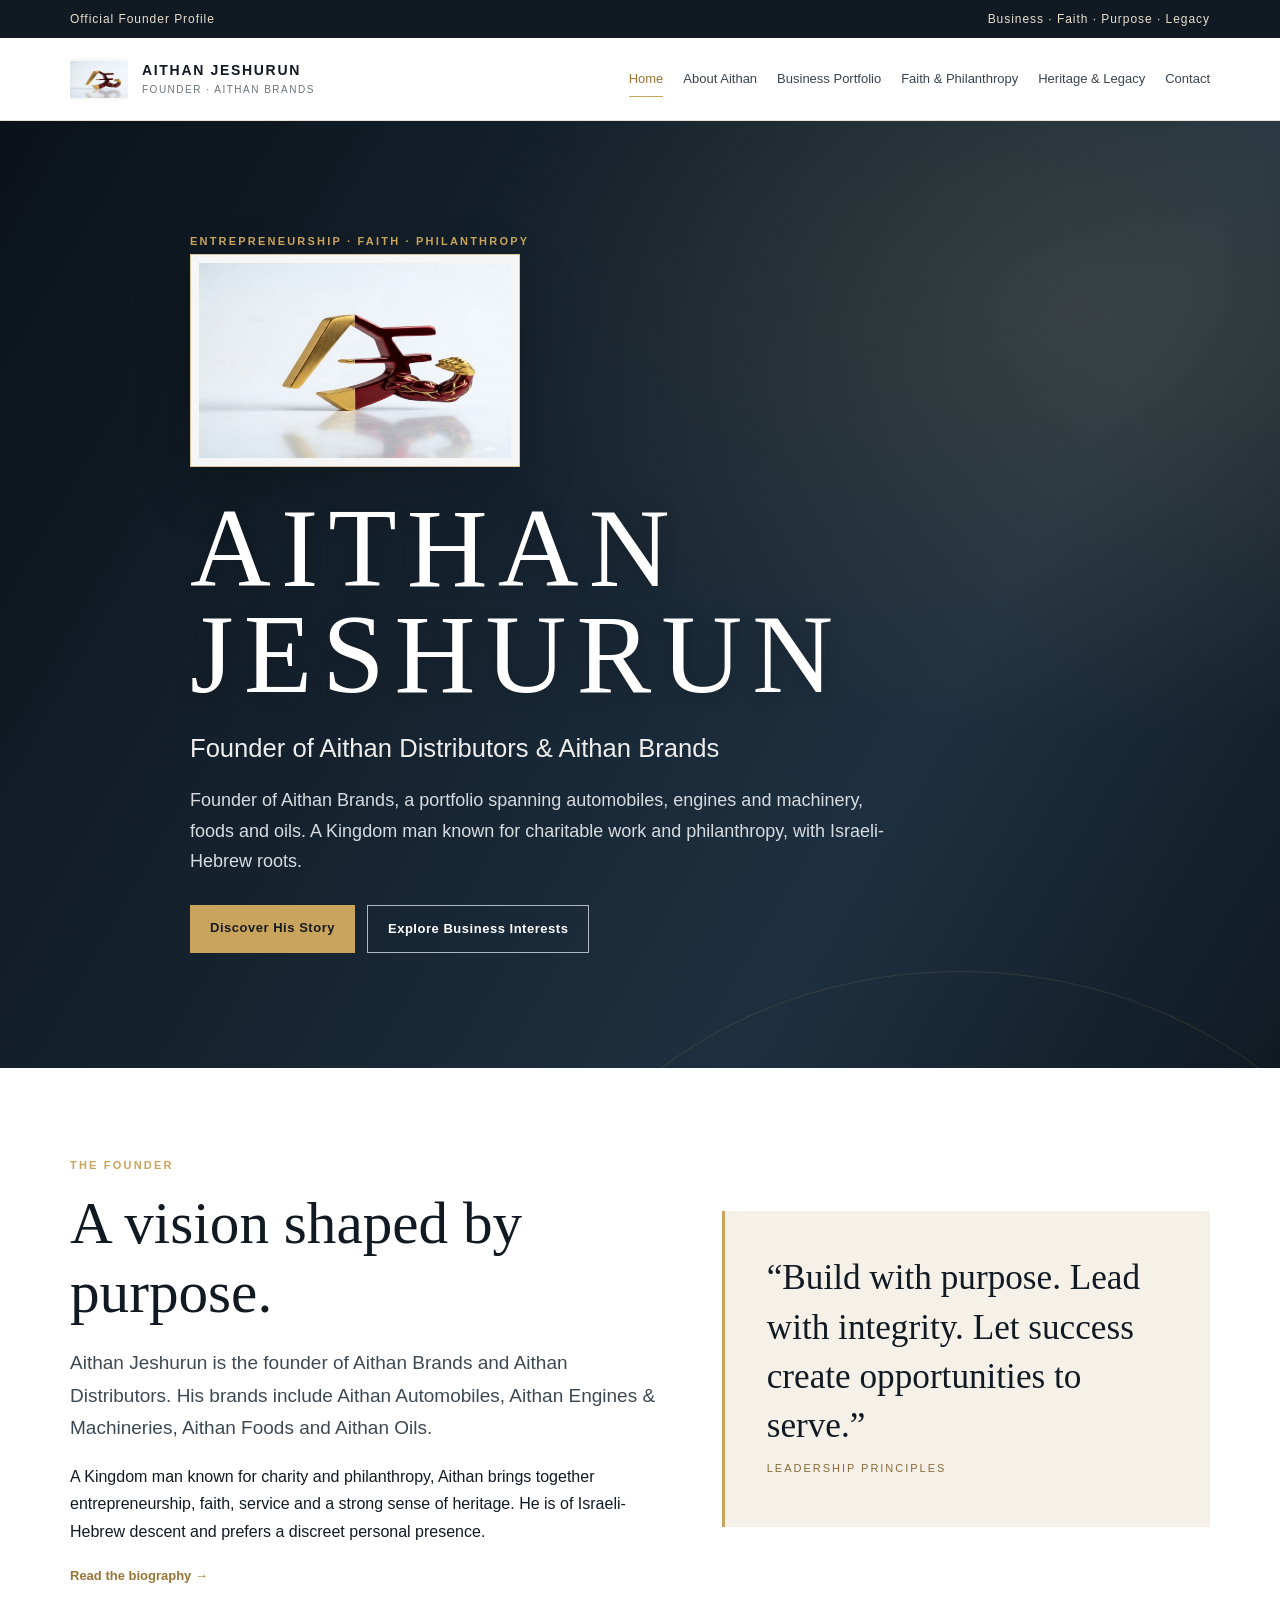
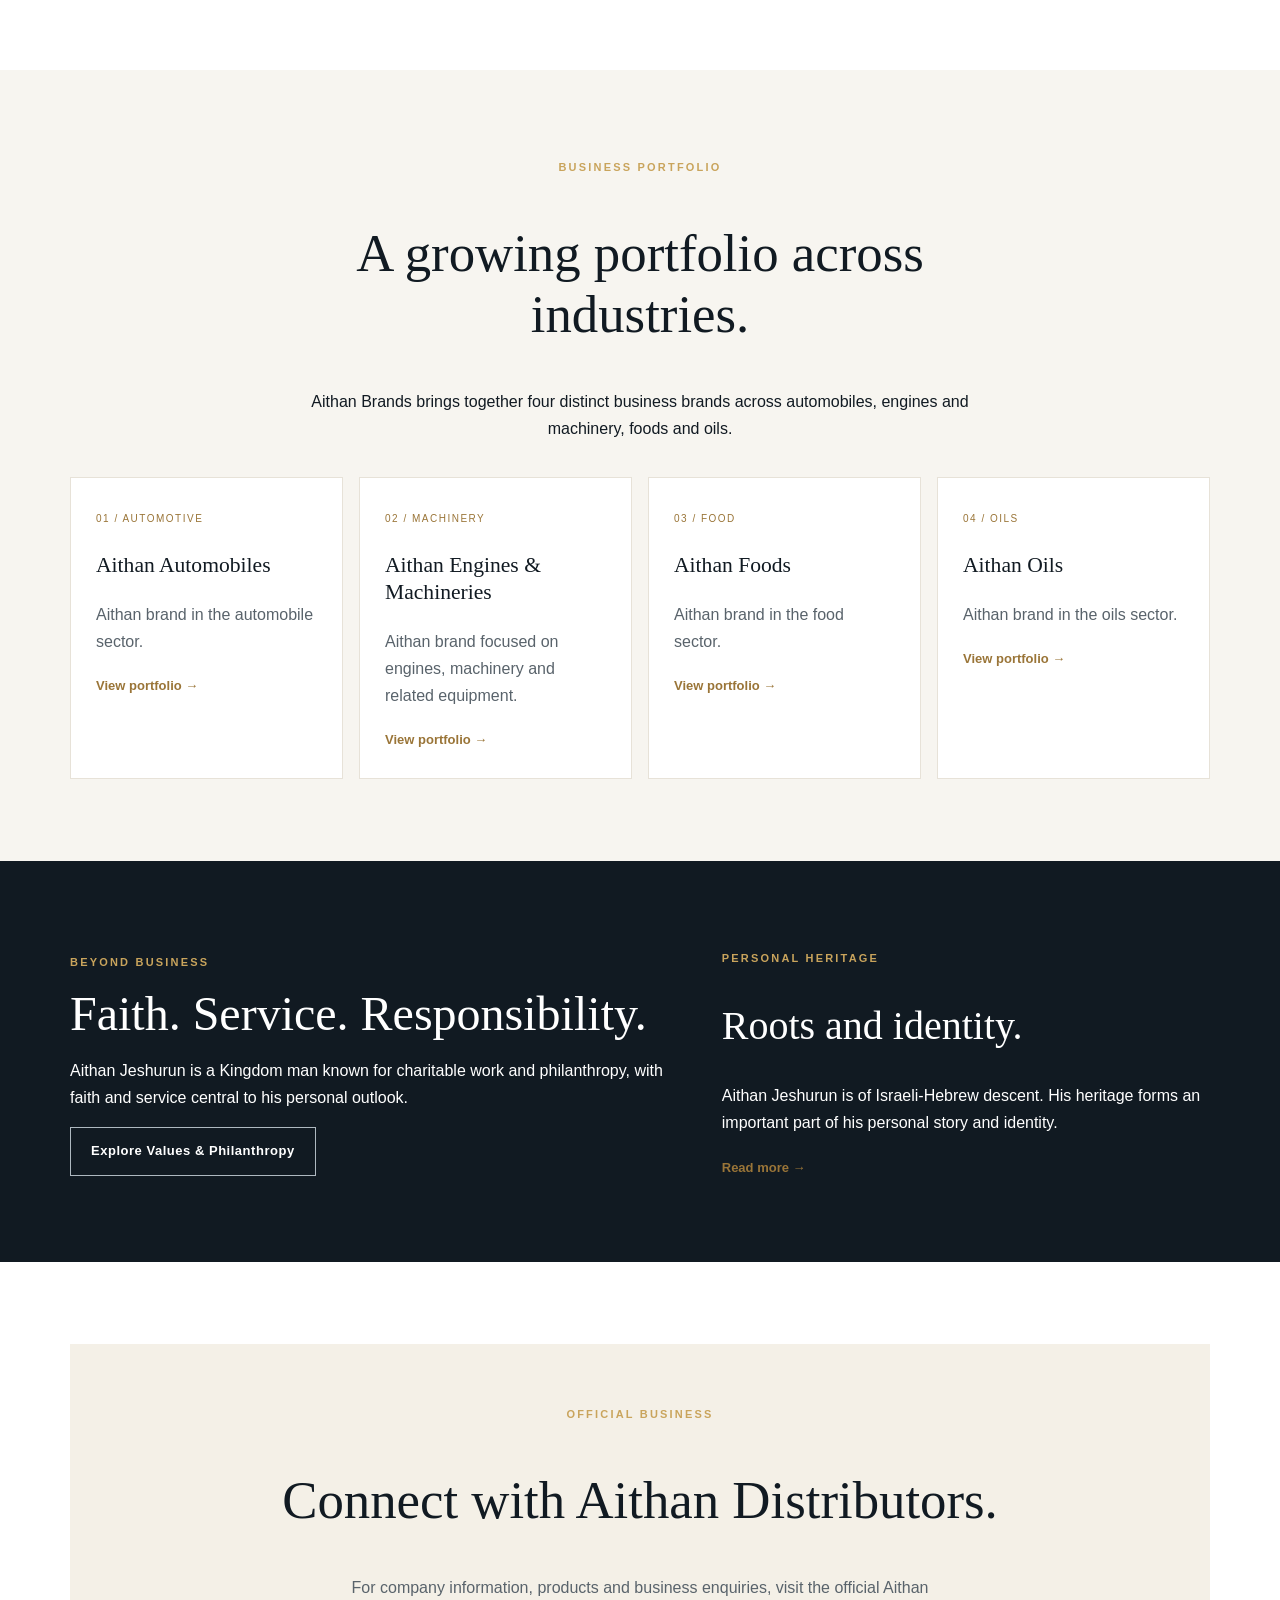
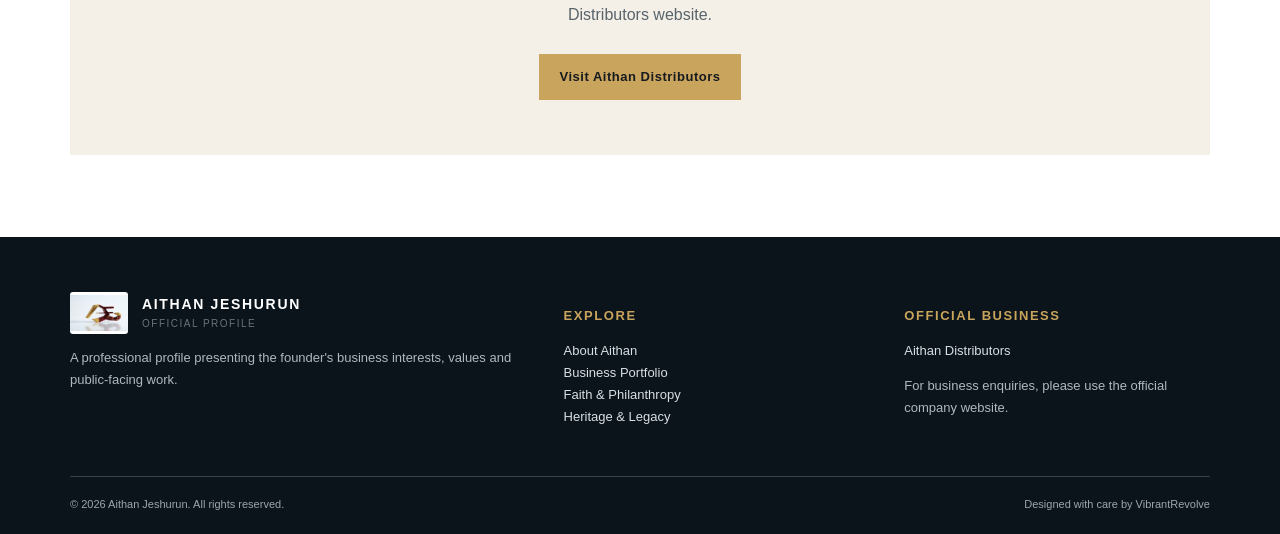
==== commit 10010e0c: "first" ====
--- a/index.html
+++ b/index.html
@@ -6,6 +6,15 @@
 <meta name="description" content="Official profile of Aithan Jeshurun, founder of Aithan Brands and Aithan Distributors. Explore his biography, business portfolio, values and philanthropic interests.">
 <meta name="theme-color" content="#101820">
 <link rel="stylesheet" href="assets/style.css">
+<link rel="icon" type="image/png" href="assets/favicon.png">
+<link rel="apple-touch-icon" href="assets/favicon.png">
+<meta property="og:image" content="https://profile.aithandistributors.com/assets/social-card.jpg">
+<meta property="og:image:width" content="1200">
+<meta property="og:image:height" content="630">
+<meta property="og:image:alt" content="Aithan Jeshurun official emblem">
+
+<meta name="twitter:image" content="https://profile.aithandistributors.com/assets/social-card.jpg">
+<meta name="twitter:image:alt" content="Aithan Jeshurun official emblem">
 <link rel="canonical" href="https://profile.aithandistributors.com/">
 <meta name="robots" content="index,follow,max-image-preview:large,max-snippet:-1,max-video-preview:-1">
 <meta property="og:type" content="profile">
@@ -13,23 +22,23 @@
 <meta property="og:title" content="Aithan Jeshurun | Official Profile, Founder of Aithan Brands">
 <meta property="og:description" content="Official profile of Aithan Jeshurun, founder of Aithan Brands and Aithan Distributors.">
 <meta property="og:url" content="https://profile.aithandistributors.com/">
-<meta name="twitter:card" content="summary">
+<meta name="twitter:card" content="summary_large_image">
 <meta name="twitter:title" content="Aithan Jeshurun | Official Profile, Founder of Aithan Brands">
 <meta name="twitter:description" content="Official profile of Aithan Jeshurun, founder of Aithan Brands and Aithan Distributors.">
 
-<script type="application/ld+json">{"@context":"https://schema.org","@graph":[{"@type":"Person","@id":"https://profile.aithandistributors.com/#person","name":"Aithan Jeshurun","url":"https://profile.aithandistributors.com/","description":"Public profile of Aithan Jeshurun, founder of Aithan Brands and Aithan Distributors.","jobTitle":"Founder","worksFor":{"@id":"https://aithandistributors.com/#organization"},"knowsAbout":["Entrepreneurship","Automobiles","Engines and machinery","Food","Oils","Philanthropy"]},{"@type":"Organization","@id":"https://aithandistributors.com/#organization","name":"Aithan Distributors","url":"https://aithandistributors.com/","founder":{"@id":"https://profile.aithandistributors.com/#person"}},{"@type":"WebSite","@id":"https://profile.aithandistributors.com/#website","url":"https://profile.aithandistributors.com/","name":"Aithan Jeshurun | Official Profile","publisher":{"@id":"https://profile.aithandistributors.com/#person"},"inLanguage":"en"},{"@type":"WebPage","@id":"https://profile.aithandistributors.com/#webpage","url":"https://profile.aithandistributors.com/","name":"Aithan Jeshurun | Official Profile, Founder of Aithan Brands","description":"Official profile of Aithan Jeshurun, founder of Aithan Brands and Aithan Distributors. Explore his biography, business portfolio, values and philanthropic interests.","isPartOf":{"@id":"https://profile.aithandistributors.com/#website"},"about":{"@id":"https://profile.aithandistributors.com/#person"},"inLanguage":"en"}]}</script>
+<script type="application/ld+json">{"@context":"https://schema.org","@graph":[{"@type":"Person","@id":"https://profile.aithandistributors.com/#person","name":"Aithan Jeshurun","url":"https://profile.aithandistributors.com/","description":"Public profile of Aithan Jeshurun, founder of Aithan Brands and Aithan Distributors.","image":"https://profile.aithandistributors.com/assets/aithan-logo.jpg","jobTitle":"Founder","worksFor":{"@id":"https://aithandistributors.com/#organization"},"knowsAbout":["Entrepreneurship","Automobiles","Engines and machinery","Food","Oils","Philanthropy"]},{"@type":"Organization","@id":"https://aithandistributors.com/#organization","name":"Aithan Distributors","url":"https://aithandistributors.com/","founder":{"@id":"https://profile.aithandistributors.com/#person"}},{"@type":"WebSite","@id":"https://profile.aithandistributors.com/#website","url":"https://profile.aithandistributors.com/","name":"Aithan Jeshurun | Official Profile","publisher":{"@id":"https://profile.aithandistributors.com/#person"},"inLanguage":"en"},{"@type":"WebPage","@id":"https://profile.aithandistributors.com/#webpage","url":"https://profile.aithandistributors.com/","name":"Aithan Jeshurun | Official Profile, Founder of Aithan Brands","description":"Official profile of Aithan Jeshurun, founder of Aithan Brands and Aithan Distributors. Explore his biography, business portfolio, values and philanthropic interests.","isPartOf":{"@id":"https://profile.aithandistributors.com/#website"},"about":{"@id":"https://profile.aithandistributors.com/#person"},"inLanguage":"en"}]}</script>
 </head>
 <body>
 <div class="topbar"><div class="container"><span>Official Founder Profile</span><span>Business · Faith · Purpose · Legacy</span></div></div>
 <header><div class="container nav-wrap">
-<a class="brand" href="index.html"><span class="monogram">AJ</span><span><strong>AITHAN JESHURUN</strong><small>FOUNDER · AITHAN BRANDS</small></span></a>
+<a class="brand" href="index.html"><img class="brand-logo" src="assets/aithan-logo.jpg" alt="Aithan Jeshurun emblem"><span><strong>AITHAN JESHURUN</strong><small>FOUNDER · AITHAN BRANDS</small></span></a>
 <button class="menu-toggle" aria-expanded="false" aria-label="Toggle navigation">MENU</button>
-<nav aria-label="Main navigation"><a href="index.html" aria-current="page">Home</a><a href="about.html">About Aithan</a><a href="business.html">Business Portfolio</a><a href="faith.html">Faith & Philanthropy</a><a href="heritage.html">Heritage & Legacy</a><a href="press.html">Press &amp; Media</a><a href="contact.html">Contact</a></nav>
+<nav aria-label="Main navigation"><a href="index.html" aria-current="page">Home</a><a href="about.html">About Aithan</a><a href="business.html">Business Portfolio</a><a href="faith.html">Faith & Philanthropy</a><a href="heritage.html">Heritage & Legacy</a><a href="contact.html">Contact</a></nav>
 </div></header>
 
 <main>
 <section class="hero"><div class="container hero-inner">
-<span class="eyebrow">Entrepreneurship · Faith · Philanthropy</span>
+<span class="eyebrow">Entrepreneurship · Faith · Philanthropy</span><div class="hero-emblem"><img src="assets/aithan-logo.jpg" alt="Aithan Jeshurun emblem"></div>
 <h1>AITHAN<br>JESHURUN</h1>
 <h2>Founder of Aithan Distributors &amp; Aithan Brands</h2>
 <p>Founder of Aithan Brands, a portfolio spanning automobiles, engines and machinery, foods and oils. A Kingdom man known for charitable work and philanthropy, with Israeli-Hebrew roots.</p>
@@ -51,13 +60,12 @@
 <article class="card"><span class="num">04 / OILS</span><h3>Aithan Oils</h3><p>Aithan brand in the oils sector.</p><a class="text-link" href="business.html">View portfolio →</a></article>
 </div></div></section>
 <section class="section dark"><div class="container split"><div><span class="kicker">Beyond Business</span><h2 style="font-size:3rem;margin:12px 0">Faith. Service. Responsibility.</h2><p>Aithan Jeshurun is a Kingdom man known for charitable work and philanthropy, with faith and service central to his personal outlook.</p><a class="btn ghost" href="faith.html">Explore Values &amp; Philanthropy</a></div><div><span class="kicker">Personal Heritage</span><h2 style="font-size:2.5rem">Roots and identity.</h2><p>Aithan Jeshurun is of Israeli-Hebrew descent. His heritage forms an important part of his personal story and identity.</p><a class="text-link" href="heritage.html">Read more →</a></div></div></section>
-<section class="section soft"><div class="container"><div class="section-head"><span class="kicker">Media Coverage</span><h2>Press &amp; Media</h2><p>Explore published media coverage featuring Aithan Jeshurun.</p><a class="btn primary" href="https://submitpr.org/press-release/aithanjeshurun" target="_blank" rel="noopener noreferrer">Read the SubmitPR Press Release</a></div></div></section>
 <section class="section"><div class="container"><div class="cta"><span class="eyebrow">Official Business</span><h2>Connect with Aithan Distributors.</h2><p>For company information, products and business enquiries, visit the official Aithan Distributors website.</p><a class="btn primary" href="https://aithandistributors.com/" target="_blank" rel="noopener">Visit Aithan Distributors</a></div></div></section>
 </main>
 <footer><div class="container">
 <div class="footer-grid">
-<div><a class="brand" href="index.html"><span class="monogram">AJ</span><span><strong>AITHAN JESHURUN</strong><small>OFFICIAL PROFILE</small></span></a><p>A professional profile presenting the founder's business interests, values and public-facing work.</p></div>
-<div><h3>Explore</h3><p><a href="about.html">About Aithan</a><br><a href="business.html">Business Portfolio</a><br><a href="faith.html">Faith & Philanthropy</a><br><a href="heritage.html">Heritage & Legacy</a><br><a href="press.html">Press &amp; Media</a></p></div>
+<div><a class="brand" href="index.html"><img class="brand-logo" src="assets/aithan-logo.jpg" alt="Aithan Jeshurun emblem"><span><strong>AITHAN JESHURUN</strong><small>OFFICIAL PROFILE</small></span></a><p>A professional profile presenting the founder's business interests, values and public-facing work.</p></div>
+<div><h3>Explore</h3><p><a href="about.html">About Aithan</a><br><a href="business.html">Business Portfolio</a><br><a href="faith.html">Faith & Philanthropy</a><br><a href="heritage.html">Heritage & Legacy</a><br></p></div>
 <div><h3>Official Business</h3><p><a href="https://aithandistributors.com/" target="_blank" rel="noopener">Aithan Distributors</a></p><p>For business enquiries, please use the official company website.</p></div>
 </div>
 <div class="footer-bottom"><span>© <span data-year></span> Aithan Jeshurun. All rights reserved.</span><span>Designed with care by VibrantRevolve</span></div>
--- a/assets/style.css
+++ b/assets/style.css
@@ -1,2 +1,22 @@
 :root{--ink:#111a22;--navy:#142331;--gold:#c9a45c;--cream:#f7f5f0;--muted:#68737c;--line:#e7e2d8;--white:#fff;--serif:Georgia,"Times New Roman",serif}
 *{box-sizing:border-box}html{scroll-behavior:smooth}body{margin:0;color:var(--ink);font:16px/1.7 Inter,Arial,sans-serif;background:#fff}a{color:inherit}img{max-width:100%;height:auto}.container{width:min(1140px,calc(100% - 40px));margin:auto}.topbar{background:var(--ink);color:#e8dfcf;font-size:12px;letter-spacing:.08em}.topbar .container{display:flex;justify-content:space-between;padding:9px 0;gap:12px}header{background:#fff;border-bottom:1px solid var(--line);position:sticky;top:0;z-index:20}.nav-wrap{min-height:82px;display:flex;align-items:center;justify-content:space-between;gap:25px}.brand{display:flex;align-items:center;gap:12px;text-decoration:none;line-height:1.2}.brand strong{display:block;letter-spacing:.12em;font-size:14px}.brand small{display:block;color:var(--muted);font-size:10px;letter-spacing:.15em;margin-top:5px}.monogram{width:42px;height:42px;border:1px solid var(--gold);display:grid;place-items:center;color:#9a7538;font-family:var(--serif);font-size:19px}nav{display:flex;align-items:center;gap:20px}nav a{text-decoration:none;font-size:13px;color:#39444d}nav a:hover,nav a[aria-current=page]{color:#9b7436}.menu-toggle{display:none;background:transparent;border:1px solid var(--line);padding:8px 12px}.hero,.page-hero{background:linear-gradient(120deg,#101a23,#1e3040);color:#fff}.hero{padding:105px 0 115px}.hero-inner{max-width:900px}.eyebrow,.kicker{font-size:11px;text-transform:uppercase;letter-spacing:.2em;color:var(--gold);font-weight:700}.hero h1{font:clamp(3.5rem,10vw,7rem)/.95 var(--serif);letter-spacing:.04em;margin:24px 0}.hero h2{font:clamp(1.1rem,2.5vw,1.6rem)/1.4 Arial,sans-serif;color:#eee;margin:0 0 18px}.hero p{max-width:700px;color:#d7dce0;font-size:18px}.actions{display:flex;gap:12px;flex-wrap:wrap;margin-top:28px}.btn{display:inline-block;text-decoration:none;padding:12px 20px;font-size:13px;font-weight:700;letter-spacing:.04em}.btn.primary{background:var(--gold);color:#171b20}.btn.ghost{border:1px solid #aeb8c0;color:#fff}.section{padding:82px 0}.section.soft{background:var(--cream)}.section.dark{background:var(--ink);color:#fff}.split{display:grid;grid-template-columns:1.1fr .9fr;gap:55px;align-items:center}.section h2,.cta h2{font:clamp(2rem,5vw,3.3rem)/1.15 var(--serif)}.lead{font-size:19px;color:#3d4952}.quote-panel{padding:42px;background:#f5f1e8;border-left:3px solid var(--gold);font:clamp(1.5rem,3vw,2.2rem)/1.4 var(--serif)}.smallcaps{font:11px Arial,sans-serif;letter-spacing:.18em;text-transform:uppercase;color:#8a6b37}.section-head{text-align:center;max-width:720px;margin:0 auto 35px}.cards{display:grid;grid-template-columns:repeat(4,1fr);gap:16px}.card{background:#fff;padding:25px;border:1px solid var(--line)}.card h3{font:1.35rem/1.25 var(--serif)}.card p,.prose p{color:#59636b}.num{font-size:10px;color:#9a7538;letter-spacing:.15em}.text-link{color:#9a7538;text-decoration:none;font-weight:700;font-size:13px}.cta{background:#f4f0e7;text-align:center;padding:55px 30px}.cta p{max-width:650px;margin:0 auto 25px;color:#59636b}.page-hero{padding:70px 0}.page-hero h1{font:clamp(2.7rem,7vw,5rem)/1.05 var(--serif);margin:15px 0}.page-hero p{max-width:700px;color:#d7dce0;font-size:17px}.prose{max-width:820px}.prose h2{font:2rem/1.2 var(--serif);margin:38px 0 12px}.prose .note{background:#f8f4ea;border-left:3px solid var(--gold);padding:16px 20px;color:#5d6266;font-size:14px;margin-top:28px}.values{display:grid;grid-template-columns:repeat(3,1fr);gap:15px}.value{padding:22px;background:#f6f3ed}.value h3{font-family:var(--serif)}footer{background:#0c141b;color:#d9dfe3;padding:55px 0 20px}footer .brand{color:#fff}footer p{font-size:13px;color:#aeb8c0}.footer-grid{display:grid;grid-template-columns:1.5fr 1fr 1fr;gap:35px}.footer-grid h3{font-size:13px;color:var(--gold);letter-spacing:.12em;text-transform:uppercase}.footer-grid a:not(.brand){color:#d9dfe3;text-decoration:none}.footer-bottom{border-top:1px solid #34414b;margin-top:35px;padding-top:18px;display:flex;justify-content:space-between;gap:12px;color:#9ba6ae;font-size:11px}@media(max-width:900px){nav{gap:11px}nav a{font-size:12px}.cards{grid-template-columns:repeat(2,1fr)}}@media(max-width:700px){.topbar .container{font-size:10px}.nav-wrap{min-height:70px}.menu-toggle{display:block}nav{display:none;position:absolute;left:0;right:0;top:70px;background:#fff;padding:15px 22px 22px;border-bottom:1px solid var(--line);flex-direction:column;align-items:flex-start}nav.open{display:flex}nav a{font-size:14px}.hero{padding:75px 0}.section{padding:60px 0}.split,.footer-grid{grid-template-columns:1fr;gap:25px}.cards{grid-template-columns:1fr}.values{grid-template-columns:1fr}.footer-bottom{flex-direction:column}.page-hero{padding:55px 0}}
+
+/* Premium brand refinement */
+.brand-logo{display:block;width:58px;height:42px;object-fit:contain;object-position:center;border-radius:3px;background:#f8f8f6}
+.brand{gap:14px}
+.nav-wrap{padding:8px 0}
+nav a{position:relative;padding:8px 0;transition:color .2s ease}
+nav a:after{content:"";position:absolute;left:0;bottom:1px;width:0;height:1px;background:var(--gold);transition:width .2s ease}
+nav a:hover:after,nav a[aria-current=page]:after{width:100%}
+.hero{position:relative;overflow:hidden;background:radial-gradient(ellipse at 85% 20%,rgba(201,164,92,.16),transparent 40%),linear-gradient(120deg,#0b1219,#1e3040 70%,#101a23)}
+.hero:after{content:"";position:absolute;inset:auto -10% -70% 40%;height:80%;border:1px solid rgba(201,164,92,.15);border-radius:50%;pointer-events:none}
+.hero-inner{position:relative;z-index:1}
+.hero-emblem{width:min(330px,70vw);margin:0 0 28px;padding:8px;background:rgba(255,255,255,.96);border:1px solid rgba(201,164,92,.6);box-shadow:0 20px 55px rgba(0,0,0,.2)}
+.hero-emblem img{display:block;width:100%;height:auto}
+.hero h1{letter-spacing:.09em;text-shadow:0 2px 18px rgba(0,0,0,.2)}
+.btn{transition:transform .2s ease,box-shadow .2s ease,background .2s ease}
+.btn:hover{transform:translateY(-2px);box-shadow:0 10px 22px rgba(0,0,0,.14)}
+.card{transition:transform .25s ease,box-shadow .25s ease,border-color .25s ease}
+.card:hover{transform:translateY(-4px);box-shadow:0 14px 30px rgba(17,26,34,.08);border-color:rgba(201,164,92,.6)}
+footer .brand-logo{background:#fff}
+@media(max-width:700px){.brand-logo{width:48px;height:36px}.hero-emblem{width:min(260px,70vw);margin-bottom:20px}.hero h1{letter-spacing:.05em}}
